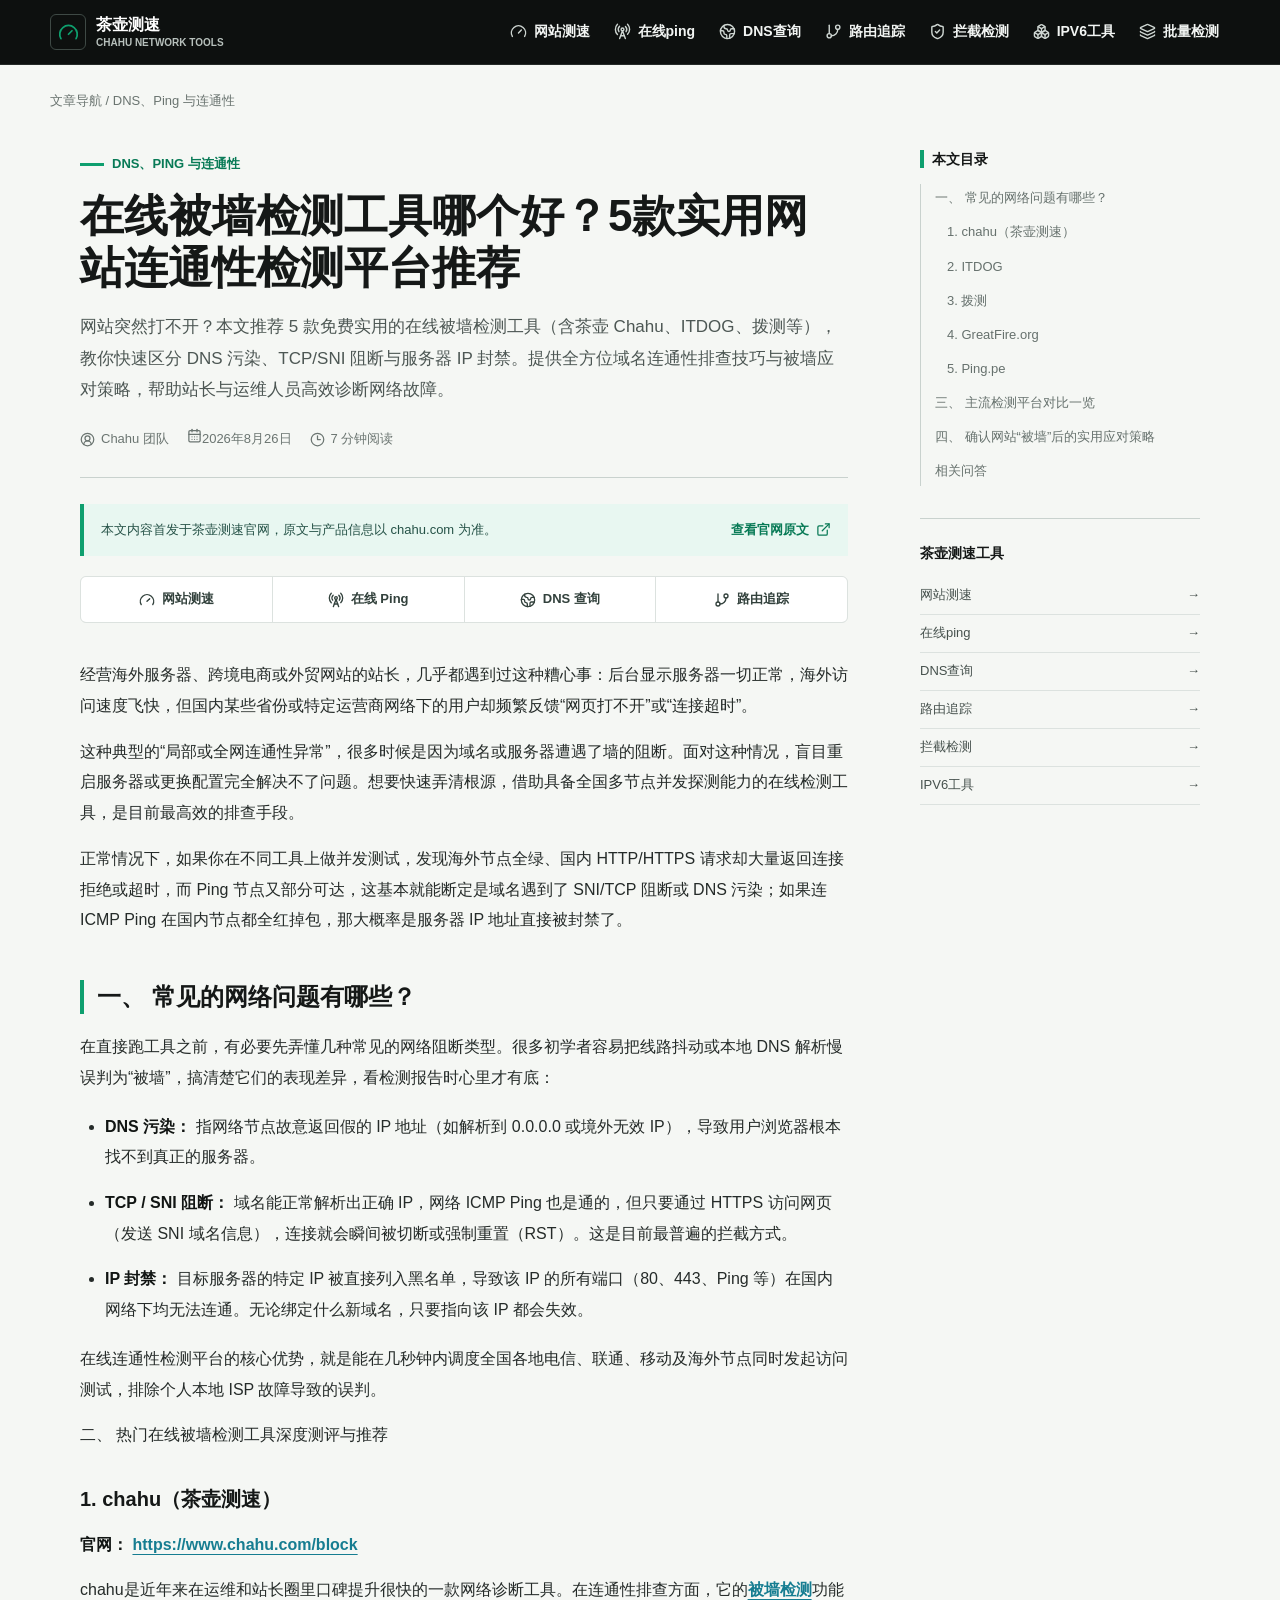
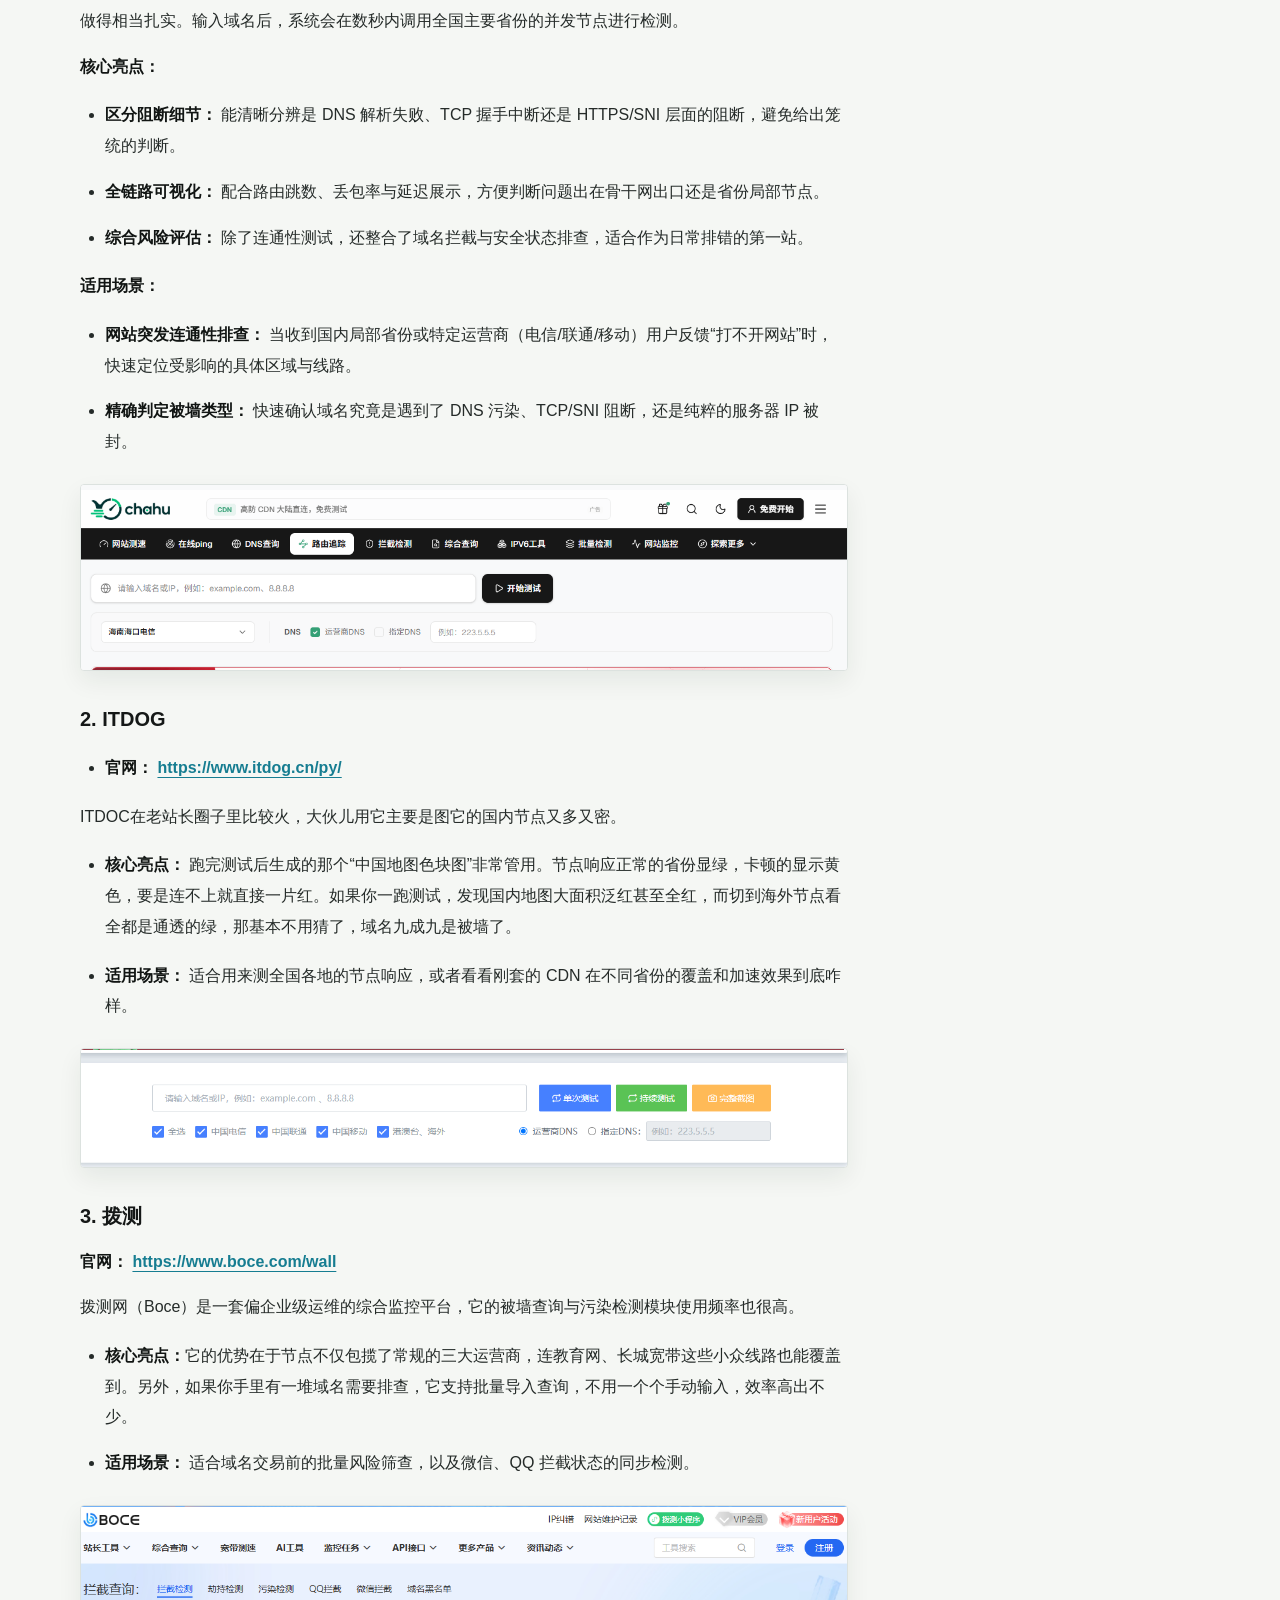
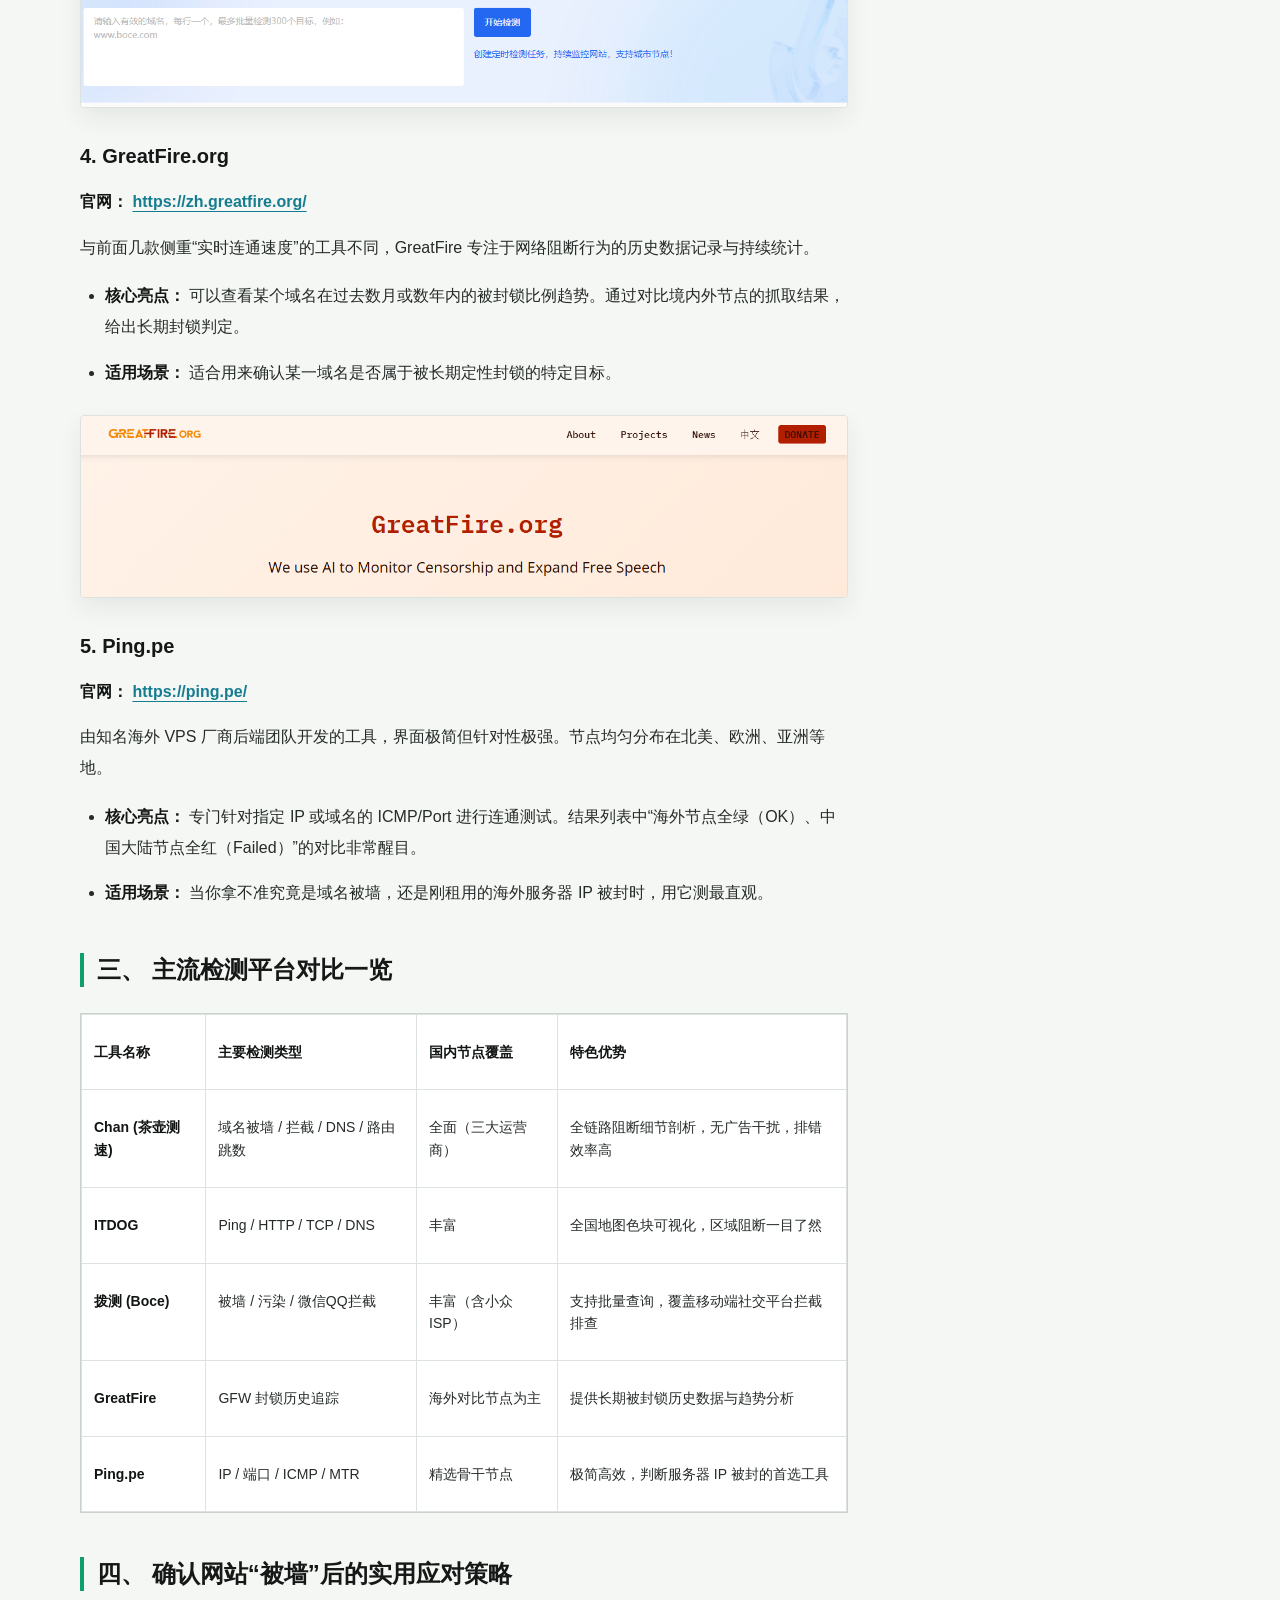
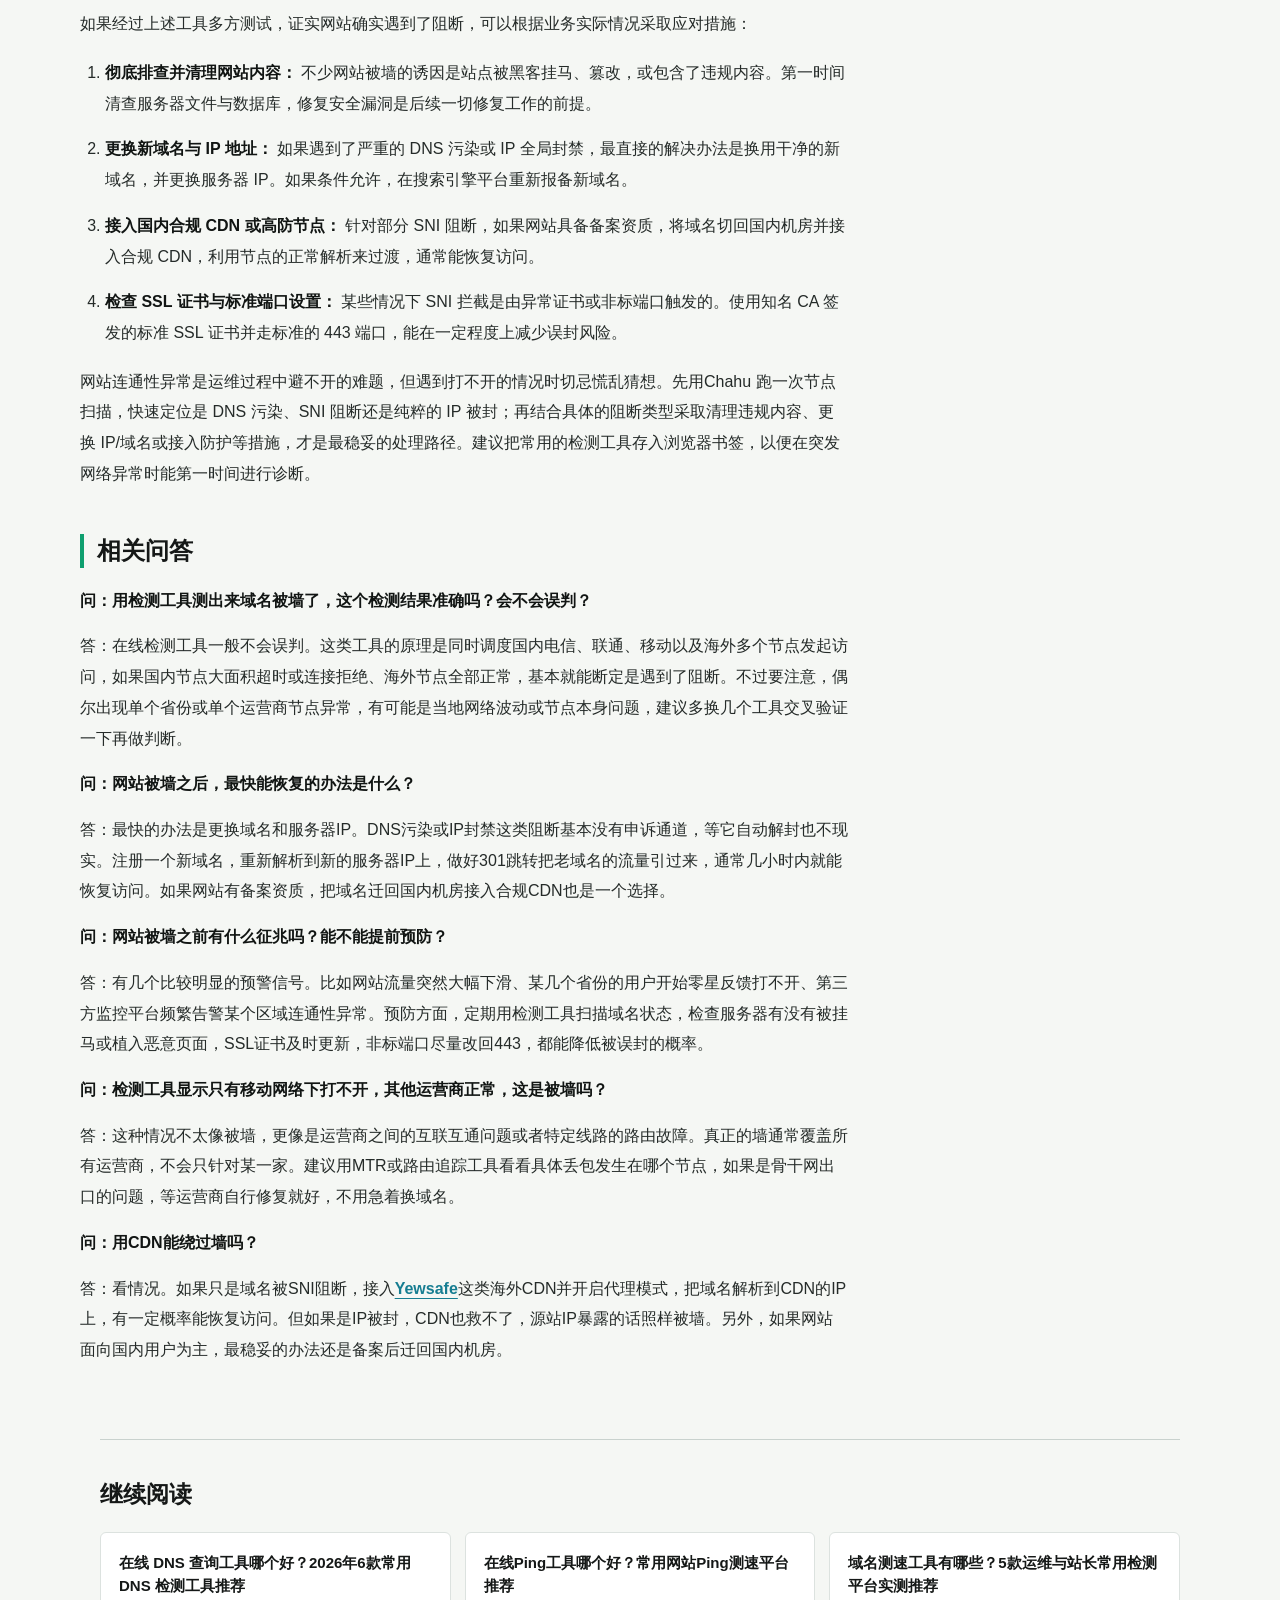
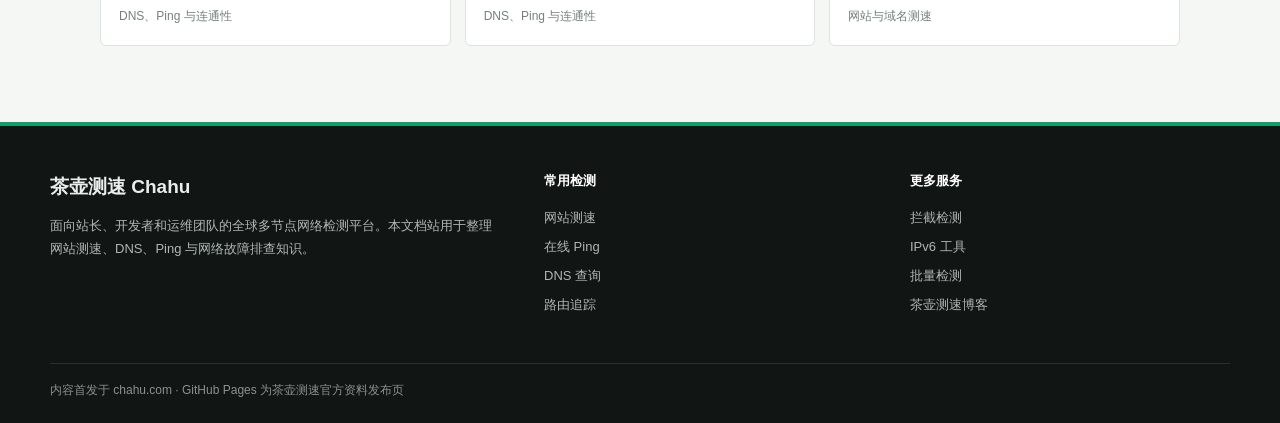
==== best-online-blocked-site-checkers.html @ 321e5746 "Build Chahu article knowledge hub" ====
<!doctype html>
<html lang="zh-CN">
<head>
  <meta charset="utf-8">
  <meta name="viewport" content="width=device-width, initial-scale=1">
  <title>在线被墙检测工具哪个好？5款实用网站连通性检测平台推荐 | 茶壶测速</title>
  <meta name="description" content="网站突然打不开？本文推荐 5 款免费实用的在线被墙检测工具（含茶壶 Chahu、ITDOG、拨测等），教你快速区分 DNS 污染、TCP/SNI 阻断与服务器 IP 封禁。提供全方位域名连通性排查技巧与被墙应对策略，帮助站长与运维人员高效诊断网络故障。">
  <meta name="robots" content="index,follow,max-image-preview:large">
  <meta name="author" content="Chahu 团队">
  <meta name="theme-color" content="#0d100f">
  <link rel="canonical" href="https://www.chahu.com/blog/best-online-blocked-site-checkers">
  <link rel="icon" href="https://www.chahu.com/favicon.ico?v=20260823">
  <meta property="og:locale" content="zh_CN">
  <meta property="og:type" content="article">
  <meta property="og:site_name" content="茶壶测速 Chahu">
  <meta property="og:title" content="在线被墙检测工具哪个好？5款实用网站连通性检测平台推荐 | 茶壶测速">
  <meta property="og:description" content="网站突然打不开？本文推荐 5 款免费实用的在线被墙检测工具（含茶壶 Chahu、ITDOG、拨测等），教你快速区分 DNS 污染、TCP/SNI 阻断与服务器 IP 封禁。提供全方位域名连通性排查技巧与被墙应对策略，帮助站长与运维人员高效诊断网络故障。">
  <meta property="og:url" content="https://chahucesu.github.io/chahu.com/best-online-blocked-site-checkers.html">
  <meta property="og:image" content="https://www.chahu.com/og/chahu-network-testing-v2.png">
  <meta name="twitter:card" content="summary_large_image">
  <meta name="twitter:title" content="在线被墙检测工具哪个好？5款实用网站连通性检测平台推荐 | 茶壶测速">
  <meta name="twitter:description" content="网站突然打不开？本文推荐 5 款免费实用的在线被墙检测工具（含茶壶 Chahu、ITDOG、拨测等），教你快速区分 DNS 污染、TCP/SNI 阻断与服务器 IP 封禁。提供全方位域名连通性排查技巧与被墙应对策略，帮助站长与运维人员高效诊断网络故障。">
  <meta name="twitter:image" content="https://www.chahu.com/og/chahu-network-testing-v2.png">
  <link rel="stylesheet" href="assets/styles.css">
  <script type="application/ld+json">{"@context":"https://schema.org","@type":"Article","headline":"在线被墙检测工具哪个好？5款实用网站连通性检测平台推荐","description":"网站突然打不开？本文推荐 5 款免费实用的在线被墙检测工具（含茶壶 Chahu、ITDOG、拨测等），教你快速区分 DNS 污染、TCP/SNI 阻断与服务器 IP 封禁。提供全方位域名连通性排查技巧与被墙应对策略，帮助站长与运维人员高效诊断网络故障。","datePublished":"2026-08-26T00:00:00.000Z","dateModified":"2026-08-28T03:14:15.000Z","mainEntityOfPage":"https://www.chahu.com/blog/best-online-blocked-site-checkers","image":"https://www.chahu.com/og/chahu-network-testing-v2.png","author":{"@type":"Organization","name":"Chahu 团队","url":"https://www.chahu.com/"},"publisher":{"@type":"Organization","name":"Chahu","url":"https://www.chahu.com/"}}</script>
</head>
<body>

<a class="skip-link" href="#main-content">跳到正文</a>
<div class="reading-progress" data-reading-progress aria-hidden="true"></div>
<header class="site-header">
  <div class="header-inner">
    <a class="brand" href="https://www.chahu.com/" aria-label="茶壶测速官网">
      <span class="brand-mark"><svg class="lucide lucide-gauge" xmlns="http://www.w3.org/2000/svg" width="24" height="24" viewBox="0 0 24 24" fill="none" stroke="currentColor" stroke-width="2" stroke-linecap="round" stroke-linejoin="round" aria-hidden="true"><path d="m12 14 4-4"></path><path d="M3.34 19a10 10 0 1 1 17.32 0"></path></svg></span>
      <span class="brand-name">茶壶测速<small>Chahu Network Tools</small></span>
    </a>
    <button class="nav-toggle" type="button" data-nav-toggle aria-label="打开菜单" aria-expanded="false"><svg class="lucide lucide-menu" xmlns="http://www.w3.org/2000/svg" width="24" height="24" viewBox="0 0 24 24" fill="none" stroke="currentColor" stroke-width="2" stroke-linecap="round" stroke-linejoin="round" aria-hidden="true"><line x1="4" x2="20" y1="12" y2="12"></line><line x1="4" x2="20" y1="6" y2="6"></line><line x1="4" x2="20" y1="18" y2="18"></line></svg></button>
    <nav class="main-nav" data-main-nav aria-label="茶壶测速工具导航"><a href="https://www.chahu.com/"><svg class="lucide lucide-gauge" xmlns="http://www.w3.org/2000/svg" width="24" height="24" viewBox="0 0 24 24" fill="none" stroke="currentColor" stroke-width="2" stroke-linecap="round" stroke-linejoin="round" aria-hidden="true"><path d="m12 14 4-4"></path><path d="M3.34 19a10 10 0 1 1 17.32 0"></path></svg><span>网站测速</span></a><a href="https://www.chahu.com/ping"><svg class="lucide lucide-radio-tower" xmlns="http://www.w3.org/2000/svg" width="24" height="24" viewBox="0 0 24 24" fill="none" stroke="currentColor" stroke-width="2" stroke-linecap="round" stroke-linejoin="round" aria-hidden="true"><path d="M4.9 16.1C1 12.2 1 5.8 4.9 1.9"></path><path d="M7.8 4.7a6.14 6.14 0 0 0-.8 7.5"></path><circle cx="12" cy="9" r="2"></circle><path d="M16.2 4.8c2 2 2.26 5.11.8 7.47"></path><path d="M19.1 1.9a9.96 9.96 0 0 1 0 14.1"></path><path d="M9.5 18h5"></path><path d="m8 22 4-11 4 11"></path></svg><span>在线ping</span></a><a href="https://www.chahu.com/dns"><svg class="lucide lucide-globe-2" xmlns="http://www.w3.org/2000/svg" width="24" height="24" viewBox="0 0 24 24" fill="none" stroke="currentColor" stroke-width="2" stroke-linecap="round" stroke-linejoin="round" aria-hidden="true"><path d="M21.54 15H17a2 2 0 0 0-2 2v4.54"></path><path d="M7 3.34V5a3 3 0 0 0 3 3a2 2 0 0 1 2 2c0 1.1.9 2 2 2a2 2 0 0 0 2-2c0-1.1.9-2 2-2h3.17"></path><path d="M11 21.95V18a2 2 0 0 0-2-2a2 2 0 0 1-2-2v-1a2 2 0 0 0-2-2H2.05"></path><circle cx="12" cy="12" r="10"></circle></svg><span>DNS查询</span></a><a href="https://www.chahu.com/trace"><svg class="lucide lucide-git-branch" xmlns="http://www.w3.org/2000/svg" width="24" height="24" viewBox="0 0 24 24" fill="none" stroke="currentColor" stroke-width="2" stroke-linecap="round" stroke-linejoin="round" aria-hidden="true"><line x1="6" x2="6" y1="3" y2="15"></line><circle cx="18" cy="6" r="3"></circle><circle cx="6" cy="18" r="3"></circle><path d="M18 9a9 9 0 0 1-9 9"></path></svg><span>路由追踪</span></a><a href="https://www.chahu.com/block"><svg class="lucide lucide-shield-check" xmlns="http://www.w3.org/2000/svg" width="24" height="24" viewBox="0 0 24 24" fill="none" stroke="currentColor" stroke-width="2" stroke-linecap="round" stroke-linejoin="round" aria-hidden="true"><path d="M20 13c0 5-3.5 7.5-7.66 8.95a1 1 0 0 1-.67-.01C7.5 20.5 4 18 4 13V6a1 1 0 0 1 1-1c2 0 4.5-1.2 6.24-2.72a1.17 1.17 0 0 1 1.52 0C14.51 3.81 17 5 19 5a1 1 0 0 1 1 1z"></path><path d="m9 12 2 2 4-4"></path></svg><span>拦截检测</span></a><a href="https://www.chahu.com/ipv6"><svg class="lucide lucide-boxes" xmlns="http://www.w3.org/2000/svg" width="24" height="24" viewBox="0 0 24 24" fill="none" stroke="currentColor" stroke-width="2" stroke-linecap="round" stroke-linejoin="round" aria-hidden="true"><path d="M2.97 12.92A2 2 0 0 0 2 14.63v3.24a2 2 0 0 0 .97 1.71l3 1.8a2 2 0 0 0 2.06 0L12 19v-5.5l-5-3-4.03 2.42Z"></path><path d="m7 16.5-4.74-2.85"></path><path d="m7 16.5 5-3"></path><path d="M7 16.5v5.17"></path><path d="M12 13.5V19l3.97 2.38a2 2 0 0 0 2.06 0l3-1.8a2 2 0 0 0 .97-1.71v-3.24a2 2 0 0 0-.97-1.71L17 10.5l-5 3Z"></path><path d="m17 16.5-5-3"></path><path d="m17 16.5 4.74-2.85"></path><path d="M17 16.5v5.17"></path><path d="M7.97 4.42A2 2 0 0 0 7 6.13v4.37l5 3 5-3V6.13a2 2 0 0 0-.97-1.71l-3-1.8a2 2 0 0 0-2.06 0l-3 1.8Z"></path><path d="M12 8 7.26 5.15"></path><path d="m12 8 4.74-2.85"></path><path d="M12 13.5V8"></path></svg><span>IPV6工具</span></a><a href="https://www.chahu.com/batch"><svg class="lucide lucide-layers-3" xmlns="http://www.w3.org/2000/svg" width="24" height="24" viewBox="0 0 24 24" fill="none" stroke="currentColor" stroke-width="2" stroke-linecap="round" stroke-linejoin="round" aria-hidden="true"><path d="M12.83 2.18a2 2 0 0 0-1.66 0L2.6 6.08a1 1 0 0 0 0 1.83l8.58 3.91a2 2 0 0 0 1.66 0l8.58-3.9a1 1 0 0 0 0-1.83z"></path><path d="M2 12a1 1 0 0 0 .58.91l8.6 3.91a2 2 0 0 0 1.65 0l8.58-3.9A1 1 0 0 0 22 12"></path><path d="M2 17a1 1 0 0 0 .58.91l8.6 3.91a2 2 0 0 0 1.65 0l8.58-3.9A1 1 0 0 0 22 17"></path></svg><span>批量检测</span></a></nav>
  </div>
</header>
<nav class="breadcrumb" aria-label="面包屑"><a href="index.html">文章导航</a> / <span>DNS、Ping 与连通性</span></nav>
<main id="main-content" class="article-layout">
  <article class="article-main">
    <header class="article-header">
      <p class="eyebrow">DNS、Ping 与连通性</p>
      <h1>在线被墙检测工具哪个好？5款实用网站连通性检测平台推荐</h1>
      <p class="article-lead">网站突然打不开？本文推荐 5 款免费实用的在线被墙检测工具（含茶壶 Chahu、ITDOG、拨测等），教你快速区分 DNS 污染、TCP/SNI 阻断与服务器 IP 封禁。提供全方位域名连通性排查技巧与被墙应对策略，帮助站长与运维人员高效诊断网络故障。</p>
      <div class="article-meta">
        <span><svg class="lucide lucide-circle-user-round" xmlns="http://www.w3.org/2000/svg" width="24" height="24" viewBox="0 0 24 24" fill="none" stroke="currentColor" stroke-width="2" stroke-linecap="round" stroke-linejoin="round" aria-hidden="true"><path d="M18 20a6 6 0 0 0-12 0"></path><circle cx="12" cy="10" r="4"></circle><circle cx="12" cy="12" r="10"></circle></svg>Chahu 团队</span>
        <time datetime="2026-08-26"><svg class="lucide lucide-calendar-days" xmlns="http://www.w3.org/2000/svg" width="24" height="24" viewBox="0 0 24 24" fill="none" stroke="currentColor" stroke-width="2" stroke-linecap="round" stroke-linejoin="round" aria-hidden="true"><path d="M8 2v4"></path><path d="M16 2v4"></path><rect width="18" height="18" x="3" y="4" rx="2"></rect><path d="M3 10h18"></path><path d="M8 14h.01"></path><path d="M12 14h.01"></path><path d="M16 14h.01"></path><path d="M8 18h.01"></path><path d="M12 18h.01"></path><path d="M16 18h.01"></path></svg>2026年8月26日</time>
        <span><svg class="lucide lucide-clock-3" xmlns="http://www.w3.org/2000/svg" width="24" height="24" viewBox="0 0 24 24" fill="none" stroke="currentColor" stroke-width="2" stroke-linecap="round" stroke-linejoin="round" aria-hidden="true"><circle cx="12" cy="12" r="10"></circle><polyline points="12 6 12 12 16.5 12"></polyline></svg>7 分钟阅读</span>
      </div>
    </header>
    <div class="source-strip">
      <p>本文内容首发于茶壶测速官网，原文与产品信息以 chahu.com 为准。</p>
      <a href="https://www.chahu.com/blog/best-online-blocked-site-checkers">查看官网原文<svg class="lucide lucide-external-link" xmlns="http://www.w3.org/2000/svg" width="24" height="24" viewBox="0 0 24 24" fill="none" stroke="currentColor" stroke-width="2" stroke-linecap="round" stroke-linejoin="round" aria-hidden="true"><path d="M15 3h6v6"></path><path d="M10 14 21 3"></path><path d="M18 13v6a2 2 0 0 1-2 2H5a2 2 0 0 1-2-2V8a2 2 0 0 1 2-2h6"></path></svg></a>
    </div>
    <nav class="article-tool-links" aria-label="常用网络检测工具"><a href="https://www.chahu.com/"><svg class="lucide lucide-gauge" xmlns="http://www.w3.org/2000/svg" width="24" height="24" viewBox="0 0 24 24" fill="none" stroke="currentColor" stroke-width="2" stroke-linecap="round" stroke-linejoin="round" aria-hidden="true"><path d="m12 14 4-4"></path><path d="M3.34 19a10 10 0 1 1 17.32 0"></path></svg><span>网站测速</span></a><a href="https://www.chahu.com/ping"><svg class="lucide lucide-radio-tower" xmlns="http://www.w3.org/2000/svg" width="24" height="24" viewBox="0 0 24 24" fill="none" stroke="currentColor" stroke-width="2" stroke-linecap="round" stroke-linejoin="round" aria-hidden="true"><path d="M4.9 16.1C1 12.2 1 5.8 4.9 1.9"></path><path d="M7.8 4.7a6.14 6.14 0 0 0-.8 7.5"></path><circle cx="12" cy="9" r="2"></circle><path d="M16.2 4.8c2 2 2.26 5.11.8 7.47"></path><path d="M19.1 1.9a9.96 9.96 0 0 1 0 14.1"></path><path d="M9.5 18h5"></path><path d="m8 22 4-11 4 11"></path></svg><span>在线 Ping</span></a><a href="https://www.chahu.com/dns"><svg class="lucide lucide-globe-2" xmlns="http://www.w3.org/2000/svg" width="24" height="24" viewBox="0 0 24 24" fill="none" stroke="currentColor" stroke-width="2" stroke-linecap="round" stroke-linejoin="round" aria-hidden="true"><path d="M21.54 15H17a2 2 0 0 0-2 2v4.54"></path><path d="M7 3.34V5a3 3 0 0 0 3 3a2 2 0 0 1 2 2c0 1.1.9 2 2 2a2 2 0 0 0 2-2c0-1.1.9-2 2-2h3.17"></path><path d="M11 21.95V18a2 2 0 0 0-2-2a2 2 0 0 1-2-2v-1a2 2 0 0 0-2-2H2.05"></path><circle cx="12" cy="12" r="10"></circle></svg><span>DNS 查询</span></a><a href="https://www.chahu.com/trace"><svg class="lucide lucide-git-branch" xmlns="http://www.w3.org/2000/svg" width="24" height="24" viewBox="0 0 24 24" fill="none" stroke="currentColor" stroke-width="2" stroke-linecap="round" stroke-linejoin="round" aria-hidden="true"><line x1="6" x2="6" y1="3" y2="15"></line><circle cx="18" cy="6" r="3"></circle><circle cx="6" cy="18" r="3"></circle><path d="M18 9a9 9 0 0 1-9 9"></path></svg><span>路由追踪</span></a></nav>
    <div class="article-body"><p>经营海外服务器、跨境电商或外贸网站的站长，几乎都遇到过这种糟心事：后台显示服务器一切正常，海外访问速度飞快，但国内某些省份或特定运营商网络下的用户却频繁反馈“网页打不开”或“连接超时”。</p><p>这种典型的“局部或全网连通性异常”，很多时候是因为域名或服务器遭遇了墙的阻断。面对这种情况，盲目重启服务器或更换配置完全解决不了问题。想要快速弄清根源，借助具备全国多节点并发探测能力的在线检测工具，是目前最高效的排查手段。</p><p>正常情况下，如果你在不同工具上做并发测试，发现海外节点全绿、国内 HTTP/HTTPS 请求却大量返回连接拒绝或超时，而 Ping 节点又部分可达，这基本就能断定是域名遇到了 SNI/TCP 阻断或 DNS 污染；如果连 ICMP Ping 在国内节点都全红掉包，那大概率是服务器 IP 地址直接被封禁了。</p><h2 id="section-1">一、 常见的网络问题有哪些？</h2><p>在直接跑工具之前，有必要先弄懂几种常见的网络阻断类型。很多初学者容易把线路抖动或本地 DNS 解析慢误判为“被墙”，搞清楚它们的表现差异，看检测报告时心里才有底：</p><ul><li><p><strong>DNS 污染：</strong> 指网络节点故意返回假的 IP 地址（如解析到 0.0.0.0 或境外无效 IP），导致用户浏览器根本找不到真正的服务器。</p></li><li><p><strong>TCP / SNI 阻断：</strong> 域名能正常解析出正确 IP，网络 ICMP Ping 也是通的，但只要通过 HTTPS 访问网页（发送 SNI 域名信息），连接就会瞬间被切断或强制重置（RST）。这是目前最普遍的拦截方式。</p></li><li><p><strong>IP 封禁：</strong> 目标服务器的特定 IP 被直接列入黑名单，导致该 IP 的所有端口（80、443、Ping 等）在国内网络下均无法连通。无论绑定什么新域名，只要指向该 IP 都会失效。</p></li></ul><p>在线连通性检测平台的核心优势，就是能在几秒钟内调度全国各地电信、联通、移动及海外节点同时发起访问测试，排除个人本地 ISP 故障导致的误判。</p><p>二、 热门在线被墙检测工具深度测评与推荐</p><h3 id="1-chahu">1. chahu（茶壶测速）</h3><p><strong>官网：</strong> <a href="https://www.chahu.com/block">https://www.chahu.com/block</a></p><p>chahu是近年来在运维和站长圈里口碑提升很快的一款网络诊断工具。在连通性排查方面，它的<a href="https://www.chahu.com/block">被墙检测</a>功能做得相当扎实。输入域名后，系统会在数秒内调用全国主要省份的并发节点进行检测。</p><p><strong>核心亮点：</strong></p><ul><li><p><strong>区分阻断细节：</strong> 能清晰分辨是 DNS 解析失败、TCP 握手中断还是 HTTPS/SNI 层面的阻断，避免给出笼统的判断。</p></li><li><p><strong>全链路可视化：</strong> 配合路由跳数、丢包率与延迟展示，方便判断问题出在骨干网出口还是省份局部节点。</p></li><li><p><strong>综合风险评估：</strong> 除了连通性测试，还整合了域名拦截与安全状态排查，适合作为日常排错的第一站。</p></li></ul><p><strong>适用场景：</strong></p><ul><li><p><strong>网站突发连通性排查：</strong> 当收到国内局部省份或特定运营商（电信/联通/移动）用户反馈“打不开网站”时，快速定位受影响的具体区域与线路。</p></li><li><p><strong>精确判定被墙类型：</strong> 快速确认域名究竟是遇到了 DNS 污染、TCP/SNI 阻断，还是纯粹的服务器 IP 被封。</p></li></ul><img src="assets/articles/best-online-blocked-site-checkers/image-01.png" alt="ScreenShot_2026-08-26_123404_011.png" loading="lazy" decoding="async"><p></p><h3 id="2-itdog">2. ITDOG</h3><ul><li><p><strong>官网：</strong> <a href="https://www.itdog.cn/py/">https://www.itdog.cn/py/</a></p></li></ul><p>ITDOC在老站长圈子里比较火，大伙儿用它主要是图它的国内节点又多又密。</p><ul><li><p><strong>核心亮点：</strong> 跑完测试后生成的那个“中国地图色块图”非常管用。节点响应正常的省份显绿，卡顿的显示黄色，要是连不上就直接一片红。如果你一跑测试，发现国内地图大面积泛红甚至全红，而切到海外节点看全都是通透的绿，那基本不用猜了，域名九成九是被墙了。</p></li></ul><ul><li><p><strong>适用场景：</strong> 适合用来测全国各地的节点响应，或者看看刚套的 CDN 在不同省份的覆盖和加速效果到底咋样。</p></li></ul><img src="assets/articles/best-online-blocked-site-checkers/image-02.png" alt="ScreenShot_2026-08-26_123640_761.png" loading="lazy" decoding="async"><h3 id="3">3. 拨测</h3><p><strong>官网：</strong> <a href="https://www.boce.com/wall">https://www.boce.com/wall</a></p><p>拨测网（Boce）是一套偏企业级运维的综合监控平台，它的被墙查询与污染检测模块使用频率也很高。</p><ul><li><p><strong>核心亮点：</strong>它的优势在于节点不仅包揽了常规的三大运营商，连教育网、长城宽带这些小众线路也能覆盖到。另外，如果你手里有一堆域名需要排查，它支持批量导入查询，不用一个个手动输入，效率高出不少。</p></li><li><p><strong>适用场景：</strong> 适合域名交易前的批量风险筛查，以及微信、QQ 拦截状态的同步检测。</p></li></ul><img src="assets/articles/best-online-blocked-site-checkers/image-03.png" alt="ScreenShot_2026-08-26_123650_842.png" loading="lazy" decoding="async"><h3 id="4-greatfire-org">4. GreatFire.org</h3><p><strong>官网：</strong> <a href="https://zh.greatfire.org/">https://zh.greatfire.org/</a></p><p>与前面几款侧重“实时连通速度”的工具不同，GreatFire 专注于网络阻断行为的历史数据记录与持续统计。</p><ul><li><p><strong>核心亮点：</strong> 可以查看某个域名在过去数月或数年内的被封锁比例趋势。通过对比境内外节点的抓取结果，给出长期封锁判定。</p></li><li><p><strong>适用场景：</strong> 适合用来确认某一域名是否属于被长期定性封锁的特定目标。</p></li></ul><img src="assets/articles/best-online-blocked-site-checkers/image-04.png" alt="ScreenShot_2026-08-26_123717_899.png" loading="lazy" decoding="async"><h3 id="5-ping-pe">5. Ping.pe</h3><p><strong>官网：</strong> <a href="https://ping.pe/">https://ping.pe/</a></p><p>由知名海外 VPS 厂商后端团队开发的工具，界面极简但针对性极强。节点均匀分布在北美、欧洲、亚洲等地。</p><ul><li><p><strong>核心亮点：</strong> 专门针对指定 IP 或域名的 ICMP/Port 进行连通测试。结果列表中“海外节点全绿（OK）、中国大陆节点全红（Failed）”的对比非常醒目。</p></li><li><p><strong>适用场景：</strong> 当你拿不准究竟是域名被墙，还是刚租用的海外服务器 IP 被封时，用它测最直观。</p></li></ul><h2 id="section-7">三、 主流检测平台对比一览</h2><div class="table-scroll"><table><tbody><tr><td colspan="1" rowspan="1"><p><strong>工具名称</strong></p></td><td colspan="1" rowspan="1"><p><strong>主要检测类型</strong></p></td><td colspan="1" rowspan="1"><p><strong>国内节点覆盖</strong></p></td><td colspan="1" rowspan="1"><p><strong>特色优势</strong></p></td></tr><tr><td colspan="1" rowspan="1"><p><strong>Chan (茶壶测速)</strong></p></td><td colspan="1" rowspan="1"><p>域名被墙 / 拦截 / DNS / 路由跳数</p><p></p></td><td colspan="1" rowspan="1"><p>全面（三大运营商）</p><p></p></td><td colspan="1" rowspan="1"><p>全链路阻断细节剖析，无广告干扰，排错效率高</p><p></p></td></tr><tr><td colspan="1" rowspan="1"><p><strong>ITDOG</strong></p></td><td colspan="1" rowspan="1"><p>Ping / HTTP / TCP / DNS</p><p></p></td><td colspan="1" rowspan="1"><p>丰富</p><p></p></td><td colspan="1" rowspan="1"><p>全国地图色块可视化，区域阻断一目了然</p><p></p></td></tr><tr><td colspan="1" rowspan="1"><p><strong>拨测 (Boce)</strong></p></td><td colspan="1" rowspan="1"><p>被墙 / 污染 / 微信QQ拦截</p><p></p></td><td colspan="1" rowspan="1"><p>丰富（含小众ISP）</p><p></p></td><td colspan="1" rowspan="1"><p>支持批量查询，覆盖移动端社交平台拦截排查</p><p></p></td></tr><tr><td colspan="1" rowspan="1"><p><strong>GreatFire</strong></p></td><td colspan="1" rowspan="1"><p>GFW 封锁历史追踪</p><p></p></td><td colspan="1" rowspan="1"><p>海外对比节点为主</p><p></p></td><td colspan="1" rowspan="1"><p>提供长期被封锁历史数据与趋势分析</p><p></p></td></tr><tr><td colspan="1" rowspan="1"><p><strong>Ping.pe</strong></p></td><td colspan="1" rowspan="1"><p>IP / 端口 / ICMP / MTR</p><p></p></td><td colspan="1" rowspan="1"><p>精选骨干节点</p><p></p></td><td colspan="1" rowspan="1"><p>极简高效，判断服务器 IP 被封的首选工具</p></td></tr></tbody></table></div><h2 id="section-8">四、 确认网站“被墙”后的实用应对策略</h2><p>如果经过上述工具多方测试，证实网站确实遇到了阻断，可以根据业务实际情况采取应对措施：</p><ol><li><p><strong>彻底排查并清理网站内容：</strong> 不少网站被墙的诱因是站点被黑客挂马、篡改，或包含了违规内容。第一时间清查服务器文件与数据库，修复安全漏洞是后续一切修复工作的前提。</p></li><li><p><strong>更换新域名与 IP 地址：</strong> 如果遇到了严重的 DNS 污染或 IP 全局封禁，最直接的解决办法是换用干净的新域名，并更换服务器 IP。如果条件允许，在搜索引擎平台重新报备新域名。</p></li><li><p><strong>接入国内合规 CDN 或高防节点：</strong> 针对部分 SNI 阻断，如果网站具备备案资质，将域名切回国内机房并接入合规 CDN，利用节点的正常解析来过渡，通常能恢复访问。</p></li><li><p><strong>检查 SSL 证书与标准端口设置：</strong> 某些情况下 SNI 拦截是由异常证书或非标端口触发的。使用知名 CA 签发的标准 SSL 证书并走标准的 443 端口，能在一定程度上减少误封风险。</p></li></ol><p>网站连通性异常是运维过程中避不开的难题，但遇到打不开的情况时切忌慌乱猜想。先用Chahu 跑一次节点扫描，快速定位是 DNS 污染、SNI 阻断还是纯粹的 IP 被封；再结合具体的阻断类型采取清理违规内容、更换 IP/域名或接入防护等措施，才是最稳妥的处理路径。建议把常用的检测工具存入浏览器书签，以便在突发网络异常时能第一时间进行诊断。</p><h2 id="section-9">相关问答</h2><p><strong>问：用检测工具测出来域名被墙了，这个检测结果准确吗？会不会误判？</strong></p><p>答：在线检测工具一般不会误判。这类工具的原理是同时调度国内电信、联通、移动以及海外多个节点发起访问，如果国内节点大面积超时或连接拒绝、海外节点全部正常，基本就能断定是遇到了阻断。不过要注意，偶尔出现单个省份或单个运营商节点异常，有可能是当地网络波动或节点本身问题，建议多换几个工具交叉验证一下再做判断。</p><p><strong>问：网站被墙之后，最快能恢复的办法是什么？</strong></p><p>答：最快的办法是更换域名和服务器IP。DNS污染或IP封禁这类阻断基本没有申诉通道，等它自动解封也不现实。注册一个新域名，重新解析到新的服务器IP上，做好301跳转把老域名的流量引过来，通常几小时内就能恢复访问。如果网站有备案资质，把域名迁回国内机房接入合规CDN也是一个选择。</p><p><strong>问：网站被墙之前有什么征兆吗？能不能提前预防？</strong></p><p>答：有几个比较明显的预警信号。比如网站流量突然大幅下滑、某几个省份的用户开始零星反馈打不开、第三方监控平台频繁告警某个区域连通性异常。预防方面，定期用检测工具扫描域名状态，检查服务器有没有被挂马或植入恶意页面，SSL证书及时更新，非标端口尽量改回443，都能降低被误封的概率。</p><p><strong>问：检测工具显示只有移动网络下打不开，其他运营商正常，这是被墙吗？</strong></p><p>答：这种情况不太像被墙，更像是运营商之间的互联互通问题或者特定线路的路由故障。真正的墙通常覆盖所有运营商，不会只针对某一家。建议用MTR或路由追踪工具看看具体丢包发生在哪个节点，如果是骨干网出口的问题，等运营商自行修复就好，不用急着换域名。</p><p><strong>问：用CDN能绕过墙吗？</strong></p><p>答：看情况。如果只是域名被SNI阻断，接入<a href="https://www.yewsafe.com/zh">Yewsafe</a>这类海外CDN并开启代理模式，把域名解析到CDN的IP上，有一定概率能恢复访问。但如果是IP被封，CDN也救不了，源站IP暴露的话照样被墙。另外，如果网站面向国内用户为主，最稳妥的办法还是备案后迁回国内机房。​</p></div>
  </article>
  <aside class="article-aside">
    <h2 class="toc-title">本文目录</h2>
    <ol class="toc"><li><a href="#section-1" data-level="2">一、 常见的网络问题有哪些？</a></li><li><a href="#1-chahu" data-level="3">1. chahu（茶壶测速）</a></li><li><a href="#2-itdog" data-level="3">2. ITDOG</a></li><li><a href="#3" data-level="3">3. 拨测</a></li><li><a href="#4-greatfire-org" data-level="3">4. GreatFire.org</a></li><li><a href="#5-ping-pe" data-level="3">5. Ping.pe</a></li><li><a href="#section-7" data-level="2">三、 主流检测平台对比一览</a></li><li><a href="#section-8" data-level="2">四、 确认网站“被墙”后的实用应对策略</a></li><li><a href="#section-9" data-level="2">相关问答</a></li></ol>
    <div class="aside-tools">
      <h2>茶壶测速工具</h2>
      <a href="https://www.chahu.com/"><span>网站测速</span><span>→</span></a><a href="https://www.chahu.com/ping"><span>在线ping</span><span>→</span></a><a href="https://www.chahu.com/dns"><span>DNS查询</span><span>→</span></a><a href="https://www.chahu.com/trace"><span>路由追踪</span><span>→</span></a><a href="https://www.chahu.com/block"><span>拦截检测</span><span>→</span></a><a href="https://www.chahu.com/ipv6"><span>IPV6工具</span><span>→</span></a>
    </div>
  </aside>
</main>
<section class="related">
  <h2>继续阅读</h2>
  <div class="related-grid"><a class="related-card" href="dns-lookup-tools-comparison.html"><strong>在线 DNS 查询工具哪个好？2026年6款常用 DNS 检测工具推荐</strong><span>DNS、Ping 与连通性</span></a><a class="related-card" href="best-online-ping-tools.html"><strong>在线Ping工具哪个好？常用网站Ping测速平台推荐</strong><span>DNS、Ping 与连通性</span></a><a class="related-card" href="domain-speed-test-tools.html"><strong>域名测速工具有哪些？5款运维与站长常用检测平台实测推荐</strong><span>网站与域名测速</span></a></div>
</section>

<footer class="site-footer">
  <div class="footer-inner">
    <div>
      <p class="footer-brand">茶壶测速 Chahu</p>
      <p class="footer-copy">面向站长、开发者和运维团队的全球多节点网络检测平台。本文档站用于整理网站测速、DNS、Ping 与网络故障排查知识。</p>
    </div>
    <div class="footer-group">
      <h2>常用检测</h2>
      <a href="https://www.chahu.com/">网站测速</a>
      <a href="https://www.chahu.com/ping">在线 Ping</a>
      <a href="https://www.chahu.com/dns">DNS 查询</a>
      <a href="https://www.chahu.com/trace">路由追踪</a>
    </div>
    <div class="footer-group">
      <h2>更多服务</h2>
      <a href="https://www.chahu.com/block">拦截检测</a>
      <a href="https://www.chahu.com/ipv6">IPv6 工具</a>
      <a href="https://www.chahu.com/batch">批量检测</a>
      <a href="https://www.chahu.com/blog">茶壶测速博客</a>
    </div>
  </div>
  <div class="footer-bottom">内容首发于 chahu.com · GitHub Pages 为茶壶测速官方资料发布页</div>
</footer>
<button class="back-top" type="button" data-back-top aria-label="返回顶部"><svg class="lucide lucide-arrow-up" xmlns="http://www.w3.org/2000/svg" width="24" height="24" viewBox="0 0 24 24" fill="none" stroke="currentColor" stroke-width="2" stroke-linecap="round" stroke-linejoin="round" aria-hidden="true"><path d="m5 12 7-7 7 7"></path><path d="M12 19V5"></path></svg></button>
<script defer src="assets/site.js"></script>
</body>
</html>
---- assets/styles.css ----
:root {
  --ink: #151817;
  --ink-soft: #4d5754;
  --paper: #f5f7f4;
  --surface: #ffffff;
  --line: #dce2df;
  --line-strong: #c9d2ce;
  --brand: #0e9f6e;
  --brand-dark: #087a56;
  --brand-soft: #e8f7f1;
  --cyan: #167d91;
  --amber: #b76c17;
  --header: #0d100f;
  --header-muted: #b7c0bc;
  --shadow: 0 14px 34px rgba(15, 31, 25, 0.08);
  --content: 1180px;
  color-scheme: light;
}

* {
  box-sizing: border-box;
}

html {
  scroll-behavior: smooth;
  scroll-padding-top: 88px;
}

body {
  margin: 0;
  background: var(--paper);
  color: var(--ink);
  font-family: "Segoe UI", "Microsoft YaHei", "PingFang SC", Arial, sans-serif;
  font-size: 16px;
  line-height: 1.75;
  letter-spacing: 0;
  text-rendering: optimizeLegibility;
}

body.nav-open {
  overflow: hidden;
}

img {
  display: block;
  max-width: 100%;
}

a {
  color: inherit;
  text-decoration: none;
}

button,
input,
select,
textarea {
  font: inherit;
  letter-spacing: 0;
}

.skip-link {
  position: fixed;
  top: 8px;
  left: 8px;
  z-index: 100;
  padding: 8px 12px;
  background: var(--surface);
  color: var(--ink);
  transform: translateY(-150%);
}

.skip-link:focus {
  transform: translateY(0);
}

.reading-progress {
  position: fixed;
  inset: 0 auto auto 0;
  z-index: 80;
  width: 0;
  height: 3px;
  background: var(--brand);
}

.site-header {
  position: sticky;
  top: 0;
  z-index: 70;
  background: var(--header);
  border-bottom: 1px solid #252a28;
}

.header-inner {
  display: flex;
  align-items: center;
  gap: 24px;
  width: min(var(--content), calc(100% - 32px));
  min-height: 64px;
  margin: 0 auto;
}

.brand {
  display: inline-flex;
  flex: 0 0 auto;
  align-items: center;
  gap: 10px;
  color: #ffffff;
  font-weight: 800;
  white-space: nowrap;
}

.brand-mark {
  display: grid;
  width: 36px;
  height: 36px;
  place-items: center;
  color: var(--brand);
  border: 1px solid #3e4945;
  border-radius: 6px;
}

.brand-mark svg {
  width: 21px;
  height: 21px;
}

.brand-name {
  display: flex;
  flex-direction: column;
  line-height: 1.12;
}

.brand-name small {
  margin-top: 3px;
  color: var(--header-muted);
  font-size: 10px;
  font-weight: 600;
  text-transform: uppercase;
}

.main-nav {
  display: flex;
  flex: 1 1 auto;
  align-items: center;
  justify-content: flex-end;
  gap: 2px;
  min-width: 0;
}

.main-nav a {
  display: inline-flex;
  align-items: center;
  gap: 7px;
  min-height: 42px;
  padding: 0 11px;
  color: #f2f5f3;
  font-size: 14px;
  font-weight: 650;
  white-space: nowrap;
  border-bottom: 2px solid transparent;
}

.main-nav a:hover,
.main-nav a:focus-visible {
  color: #ffffff;
  border-bottom-color: var(--brand);
}

.main-nav svg {
  width: 17px;
  height: 17px;
  color: #ced6d2;
}

.nav-toggle {
  display: none;
  width: 40px;
  height: 40px;
  margin-left: auto;
  padding: 0;
  place-items: center;
  background: transparent;
  color: #ffffff;
  border: 1px solid #39413e;
  border-radius: 6px;
  cursor: pointer;
}

.nav-toggle svg {
  width: 21px;
  height: 21px;
}

.catalog-head {
  background: var(--surface);
  border-bottom: 1px solid var(--line);
}

.catalog-head-inner {
  width: min(1080px, calc(100% - 32px));
  margin: 0 auto;
  padding: 54px 0 34px;
}

.eyebrow {
  display: inline-flex;
  align-items: center;
  gap: 8px;
  margin: 0 0 14px;
  color: var(--brand-dark);
  font-size: 13px;
  font-weight: 800;
  text-transform: uppercase;
}

.eyebrow::before {
  width: 24px;
  height: 3px;
  content: "";
  background: var(--brand);
}

.catalog-head h1,
.article-header h1 {
  margin: 0;
  max-width: 920px;
  color: var(--ink);
  font-size: 54px;
  line-height: 1.18;
  letter-spacing: 0;
}

.catalog-head p {
  max-width: 800px;
  margin: 20px 0 0;
  color: var(--ink-soft);
  font-size: 17px;
  line-height: 1.85;
}

.catalog-meta {
  display: flex;
  flex-wrap: wrap;
  gap: 22px;
  margin-top: 26px;
  color: var(--ink-soft);
  font-size: 13px;
  font-weight: 650;
}

.catalog-meta span {
  display: inline-flex;
  align-items: center;
  gap: 7px;
}

.catalog-meta svg {
  width: 16px;
  height: 16px;
  color: var(--brand-dark);
}

.brand-visual {
  width: min(1080px, calc(100% - 32px));
  margin: 32px auto 0;
  overflow: hidden;
  background: var(--surface);
  border: 1px solid var(--line);
  border-radius: 6px;
  box-shadow: var(--shadow);
}

.brand-visual img {
  width: 100%;
  max-height: 410px;
  object-fit: cover;
}

.catalog-main {
  width: min(1080px, calc(100% - 32px));
  margin: 0 auto;
  padding: 54px 0 76px;
}

.catalog-section + .catalog-section {
  margin-top: 58px;
}

.section-heading {
  display: flex;
  align-items: end;
  justify-content: space-between;
  gap: 20px;
  margin-bottom: 20px;
  padding-bottom: 12px;
  border-bottom: 1px solid var(--line-strong);
}

.section-heading h2 {
  margin: 0;
  font-size: 24px;
  line-height: 1.35;
}

.section-heading p {
  margin: 0;
  color: var(--ink-soft);
  font-size: 13px;
}

.article-grid {
  display: grid;
  grid-template-columns: repeat(3, minmax(0, 1fr));
  gap: 14px;
}

.article-card {
  position: relative;
  display: flex;
  min-width: 0;
  min-height: 235px;
  flex-direction: column;
  padding: 22px;
  background: var(--surface);
  border: 1px solid var(--line);
  border-radius: 6px;
  transition: border-color 160ms ease, box-shadow 160ms ease, transform 160ms ease;
}

.article-card:hover,
.article-card:focus-visible {
  border-color: rgba(14, 159, 110, 0.62);
  box-shadow: var(--shadow);
  transform: translateY(-3px);
}

.article-card-top {
  display: flex;
  align-items: center;
  justify-content: space-between;
  color: var(--brand-dark);
}

.article-card-top svg {
  width: 21px;
  height: 21px;
}

.article-number {
  color: #89938f;
  font-size: 12px;
  font-weight: 800;
}

.article-card h3 {
  margin: 20px 0 10px;
  font-size: 18px;
  line-height: 1.52;
}

.article-card p {
  display: -webkit-box;
  margin: 0;
  overflow: hidden;
  color: var(--ink-soft);
  font-size: 14px;
  line-height: 1.75;
  -webkit-box-orient: vertical;
  -webkit-line-clamp: 3;
}

.article-card-footer {
  display: flex;
  align-items: center;
  justify-content: space-between;
  gap: 12px;
  margin-top: auto;
  padding-top: 18px;
  color: #78827e;
  font-size: 12px;
}

.article-card-footer strong {
  color: var(--brand-dark);
  font-weight: 750;
}

.editorial-band {
  margin: 58px 0;
  padding: 34px;
  background: #123c35;
  color: #ffffff;
  border-left: 6px solid var(--brand);
}

.editorial-band h2 {
  margin: 0;
  font-size: 25px;
}

.editorial-band p {
  max-width: 820px;
  margin: 12px 0 0;
  color: #d5e5df;
}

.editorial-actions {
  display: flex;
  flex-wrap: wrap;
  gap: 10px;
  margin-top: 22px;
}

.command-link {
  display: inline-flex;
  align-items: center;
  gap: 8px;
  min-height: 42px;
  padding: 0 16px;
  background: var(--brand);
  color: #071e17;
  font-weight: 800;
  border: 1px solid var(--brand);
  border-radius: 5px;
}

.command-link.secondary {
  background: transparent;
  color: #ffffff;
  border-color: #6e8f84;
}

.command-link:hover,
.command-link:focus-visible {
  filter: brightness(1.07);
}

.command-link svg {
  width: 17px;
  height: 17px;
}

.breadcrumb {
  width: min(var(--content), calc(100% - 32px));
  margin: 0 auto;
  padding: 25px 0 0;
  color: #6a7470;
  font-size: 13px;
}

.breadcrumb a:hover {
  color: var(--brand-dark);
}

.article-layout {
  display: grid;
  grid-template-columns: minmax(0, 780px) minmax(220px, 280px);
  gap: 72px;
  align-items: start;
  width: min(1120px, calc(100% - 32px));
  margin: 0 auto;
  padding: 34px 0 78px;
}

.article-main {
  min-width: 0;
}

.article-header {
  padding-bottom: 26px;
  border-bottom: 1px solid var(--line-strong);
}

.article-header h1 {
  max-width: 780px;
  font-size: 44px;
}

.article-lead {
  margin: 18px 0 0;
  color: var(--ink-soft);
  font-size: 17px;
  line-height: 1.85;
}

.article-meta {
  display: flex;
  flex-wrap: wrap;
  gap: 18px;
  margin-top: 22px;
  color: #6b7571;
  font-size: 13px;
}

.article-meta span,
.article-meta a {
  display: inline-flex;
  align-items: center;
  gap: 6px;
}

.article-meta svg {
  width: 15px;
  height: 15px;
}

.source-strip {
  display: flex;
  align-items: center;
  justify-content: space-between;
  gap: 18px;
  margin: 26px 0 0;
  padding: 15px 17px;
  background: var(--brand-soft);
  color: #255247;
  border-left: 4px solid var(--brand);
}

.source-strip p {
  margin: 0;
  font-size: 13px;
}

.source-strip a {
  display: inline-flex;
  flex: 0 0 auto;
  align-items: center;
  gap: 7px;
  color: var(--brand-dark);
  font-size: 13px;
  font-weight: 800;
}

.source-strip svg {
  width: 15px;
  height: 15px;
}

.article-tool-links {
  display: grid;
  grid-template-columns: repeat(4, minmax(0, 1fr));
  gap: 1px;
  margin-top: 20px;
  overflow: hidden;
  background: var(--line);
  border: 1px solid var(--line);
  border-radius: 6px;
}

.article-tool-links a {
  display: flex;
  align-items: center;
  justify-content: center;
  gap: 7px;
  min-height: 45px;
  padding: 7px 8px;
  background: var(--surface);
  color: #32413c;
  font-size: 13px;
  font-weight: 750;
}

.article-tool-links a:hover,
.article-tool-links a:focus-visible {
  color: var(--brand-dark);
  background: #f0faf6;
}

.article-tool-links svg {
  width: 16px;
  height: 16px;
}

.article-body {
  padding-top: 22px;
  color: #252b29;
  font-size: 16px;
  line-height: 1.92;
}

.article-body h2,
.article-body h3 {
  scroll-margin-top: 90px;
  color: var(--ink);
  letter-spacing: 0;
}

.article-body h2 {
  margin: 44px 0 18px;
  padding-left: 13px;
  font-size: 24px;
  line-height: 1.42;
  border-left: 4px solid var(--brand);
}

.article-body h3 {
  margin: 34px 0 14px;
  font-size: 20px;
  line-height: 1.48;
}

.article-body p {
  margin: 15px 0;
}

.article-body ul,
.article-body ol {
  margin: 18px 0;
  padding-left: 25px;
}

.article-body li {
  margin: 7px 0;
}

.article-body a {
  color: var(--cyan);
  font-weight: 700;
  text-decoration: underline;
  text-decoration-thickness: 1px;
  text-underline-offset: 4px;
}

.article-body strong {
  color: #111513;
}

.article-body blockquote {
  margin: 26px 0;
  padding: 15px 20px;
  background: #eef4f1;
  color: #3f4c47;
  border-left: 4px solid var(--cyan);
}

.article-body img {
  width: auto;
  max-height: 740px;
  margin: 26px auto;
  object-fit: contain;
  background: var(--surface);
  border: 1px solid var(--line);
  border-radius: 4px;
  box-shadow: 0 10px 24px rgba(20, 36, 30, 0.07);
}

.table-scroll {
  max-width: 100%;
  margin: 26px 0;
  overflow-x: auto;
  border: 1px solid var(--line-strong);
}

.article-body table {
  width: 100%;
  min-width: 640px;
  border-collapse: collapse;
  background: var(--surface);
  font-size: 14px;
  line-height: 1.6;
}

.article-body th,
.article-body td {
  padding: 11px 12px;
  text-align: left;
  vertical-align: top;
  border: 1px solid var(--line);
}

.article-body th {
  background: #eaf2ee;
  color: #1d322a;
}

.article-body hr {
  height: 1px;
  margin: 34px 0;
  background: var(--line);
  border: 0;
}

.article-body pre,
.article-body code {
  font-family: Consolas, "SFMono-Regular", monospace;
}

.article-body code {
  padding: 2px 5px;
  background: #e9eeeb;
  border-radius: 3px;
}

.article-body pre {
  overflow-x: auto;
  padding: 16px;
  background: #151a18;
  color: #f4f7f5;
  border-radius: 4px;
}

.article-body pre code {
  padding: 0;
  background: transparent;
}

.article-aside {
  position: sticky;
  top: 90px;
  min-width: 0;
}

.toc-title {
  display: flex;
  align-items: center;
  gap: 8px;
  margin: 0 0 13px;
  font-size: 14px;
}

.toc-title::before {
  width: 4px;
  height: 18px;
  content: "";
  background: var(--brand);
}

.toc {
  margin: 0;
  padding: 0 0 0 14px;
  list-style: none;
  border-left: 1px solid var(--line-strong);
}

.toc li + li {
  margin-top: 6px;
}

.toc a {
  display: block;
  padding: 4px 0;
  color: #66716d;
  font-size: 13px;
  line-height: 1.55;
}

.toc a[data-level="3"] {
  padding-left: 12px;
}

.toc a:hover,
.toc a.active {
  color: var(--brand-dark);
}

.aside-tools {
  margin-top: 32px;
  padding-top: 22px;
  border-top: 1px solid var(--line-strong);
}

.aside-tools h2 {
  margin: 0 0 12px;
  font-size: 14px;
}

.aside-tools a {
  display: flex;
  align-items: center;
  justify-content: space-between;
  min-height: 38px;
  color: #46514d;
  font-size: 13px;
  border-bottom: 1px solid var(--line);
}

.aside-tools a:hover {
  color: var(--brand-dark);
}

.related {
  width: min(1080px, calc(100% - 32px));
  margin: -20px auto 76px;
  padding-top: 34px;
  border-top: 1px solid var(--line-strong);
}

.related h2 {
  margin: 0 0 18px;
  font-size: 23px;
}

.related-grid {
  display: grid;
  grid-template-columns: repeat(3, minmax(0, 1fr));
  gap: 14px;
}

.related-card {
  display: block;
  min-width: 0;
  padding: 18px;
  background: var(--surface);
  border: 1px solid var(--line);
  border-radius: 6px;
}

.related-card:hover {
  border-color: rgba(14, 159, 110, 0.62);
}

.related-card strong {
  display: block;
  font-size: 15px;
  line-height: 1.55;
}

.related-card span {
  display: block;
  margin-top: 8px;
  color: #75807c;
  font-size: 12px;
}

.site-footer {
  background: #111513;
  color: #e8eeeb;
  border-top: 4px solid var(--brand);
}

.footer-inner {
  display: grid;
  grid-template-columns: 1.4fr 1fr 1fr;
  gap: 46px;
  width: min(var(--content), calc(100% - 32px));
  margin: 0 auto;
  padding: 44px 0;
}

.footer-brand {
  margin: 0;
  font-size: 19px;
  font-weight: 800;
}

.footer-copy {
  max-width: 470px;
  margin: 12px 0 0;
  color: #aeb8b4;
  font-size: 13px;
}

.footer-group h2 {
  margin: 0 0 12px;
  color: #ffffff;
  font-size: 13px;
}

.footer-group a {
  display: block;
  padding: 3px 0;
  color: #aeb8b4;
  font-size: 13px;
}

.footer-group a:hover {
  color: #ffffff;
}

.footer-bottom {
  width: min(var(--content), calc(100% - 32px));
  margin: 0 auto;
  padding: 16px 0 22px;
  color: #89938f;
  font-size: 12px;
  border-top: 1px solid #2a302d;
}

.back-top {
  position: fixed;
  right: 22px;
  bottom: 22px;
  z-index: 55;
  display: grid;
  width: 42px;
  height: 42px;
  padding: 0;
  place-items: center;
  background: var(--header);
  color: #ffffff;
  border: 1px solid #343b38;
  border-radius: 6px;
  box-shadow: 0 8px 22px rgba(0, 0, 0, 0.18);
  cursor: pointer;
  opacity: 0;
  pointer-events: none;
  transform: translateY(10px);
  transition: opacity 150ms ease, transform 150ms ease;
}

.back-top.visible {
  opacity: 1;
  pointer-events: auto;
  transform: translateY(0);
}

.back-top svg {
  width: 19px;
  height: 19px;
}

@media (max-width: 1040px) {
  .header-inner {
    width: min(100% - 24px, var(--content));
  }

  .main-nav a {
    padding-inline: 7px;
    font-size: 13px;
  }

  .article-layout {
    grid-template-columns: minmax(0, 1fr) 240px;
    gap: 40px;
  }
}

@media (max-width: 860px) {
  .nav-toggle {
    display: grid;
  }

  .main-nav {
    position: fixed;
    inset: 64px 0 auto;
    display: none;
    max-height: calc(100vh - 64px);
    padding: 12px 16px 22px;
    overflow-y: auto;
    background: var(--header);
    border-top: 1px solid #282e2b;
    box-shadow: 0 16px 28px rgba(0, 0, 0, 0.2);
  }

  .nav-open .main-nav {
    display: grid;
    grid-template-columns: repeat(2, minmax(0, 1fr));
  }

  .main-nav a {
    justify-content: flex-start;
    min-height: 48px;
    padding: 0 12px;
    border: 1px solid #2e3532;
    border-radius: 4px;
  }

  .article-grid,
  .related-grid {
    grid-template-columns: repeat(2, minmax(0, 1fr));
  }

  .article-layout {
    display: block;
    width: min(760px, calc(100% - 32px));
  }

  .article-aside {
    position: static;
    margin-top: 46px;
    padding-top: 28px;
    border-top: 1px solid var(--line-strong);
  }

  .toc {
    columns: 2;
    column-gap: 30px;
  }

  .article-tool-links {
    grid-template-columns: repeat(2, minmax(0, 1fr));
  }

  .footer-inner {
    grid-template-columns: 1fr 1fr;
  }

  .footer-inner > :first-child {
    grid-column: 1 / -1;
  }
}

@media (max-width: 600px) {
  body {
    font-size: 15px;
  }

  .header-inner {
    min-height: 60px;
  }

  .brand-mark {
    width: 34px;
    height: 34px;
  }

  .brand-name small {
    display: none;
  }

  .main-nav {
    inset-block-start: 60px;
  }

  .catalog-head-inner {
    padding: 38px 0 26px;
  }

  .catalog-head h1,
  .article-header h1 {
    font-size: 30px;
  }

  .catalog-head p,
  .article-lead {
    font-size: 15px;
  }

  .brand-visual {
    margin-top: 20px;
  }

  .brand-visual img {
    min-height: 230px;
    object-position: center;
  }

  .catalog-main {
    padding: 38px 0 58px;
  }

  .section-heading {
    display: block;
  }

  .section-heading p {
    margin-top: 6px;
  }

  .article-grid,
  .related-grid {
    grid-template-columns: 1fr;
  }

  .article-card {
    min-height: 0;
  }

  .editorial-band {
    padding: 26px 22px;
  }

  .breadcrumb {
    padding-top: 18px;
  }

  .article-layout {
    padding-top: 24px;
  }

  .source-strip {
    align-items: flex-start;
    flex-direction: column;
  }

  .article-tool-links {
    grid-template-columns: 1fr 1fr;
  }

  .article-body {
    font-size: 15px;
  }

  .article-body h2 {
    font-size: 21px;
  }

  .article-body h3 {
    font-size: 18px;
  }

  .toc {
    columns: 1;
  }

  .footer-inner {
    grid-template-columns: 1fr;
    gap: 28px;
  }

  .footer-inner > :first-child {
    grid-column: auto;
  }

  .back-top {
    right: 14px;
    bottom: 14px;
  }
}

@media (prefers-reduced-motion: reduce) {
  html {
    scroll-behavior: auto;
  }

  *,
  *::before,
  *::after {
    scroll-behavior: auto !important;
    transition-duration: 0.01ms !important;
  }
}

@media print {
  .site-header,
  .article-aside,
  .article-tool-links,
  .related,
  .site-footer,
  .back-top,
  .reading-progress {
    display: none !important;
  }

  body {
    background: #ffffff;
  }

  .article-layout {
    display: block;
    width: 100%;
    padding: 0;
  }

  .article-body a {
    color: #000000;
  }
}
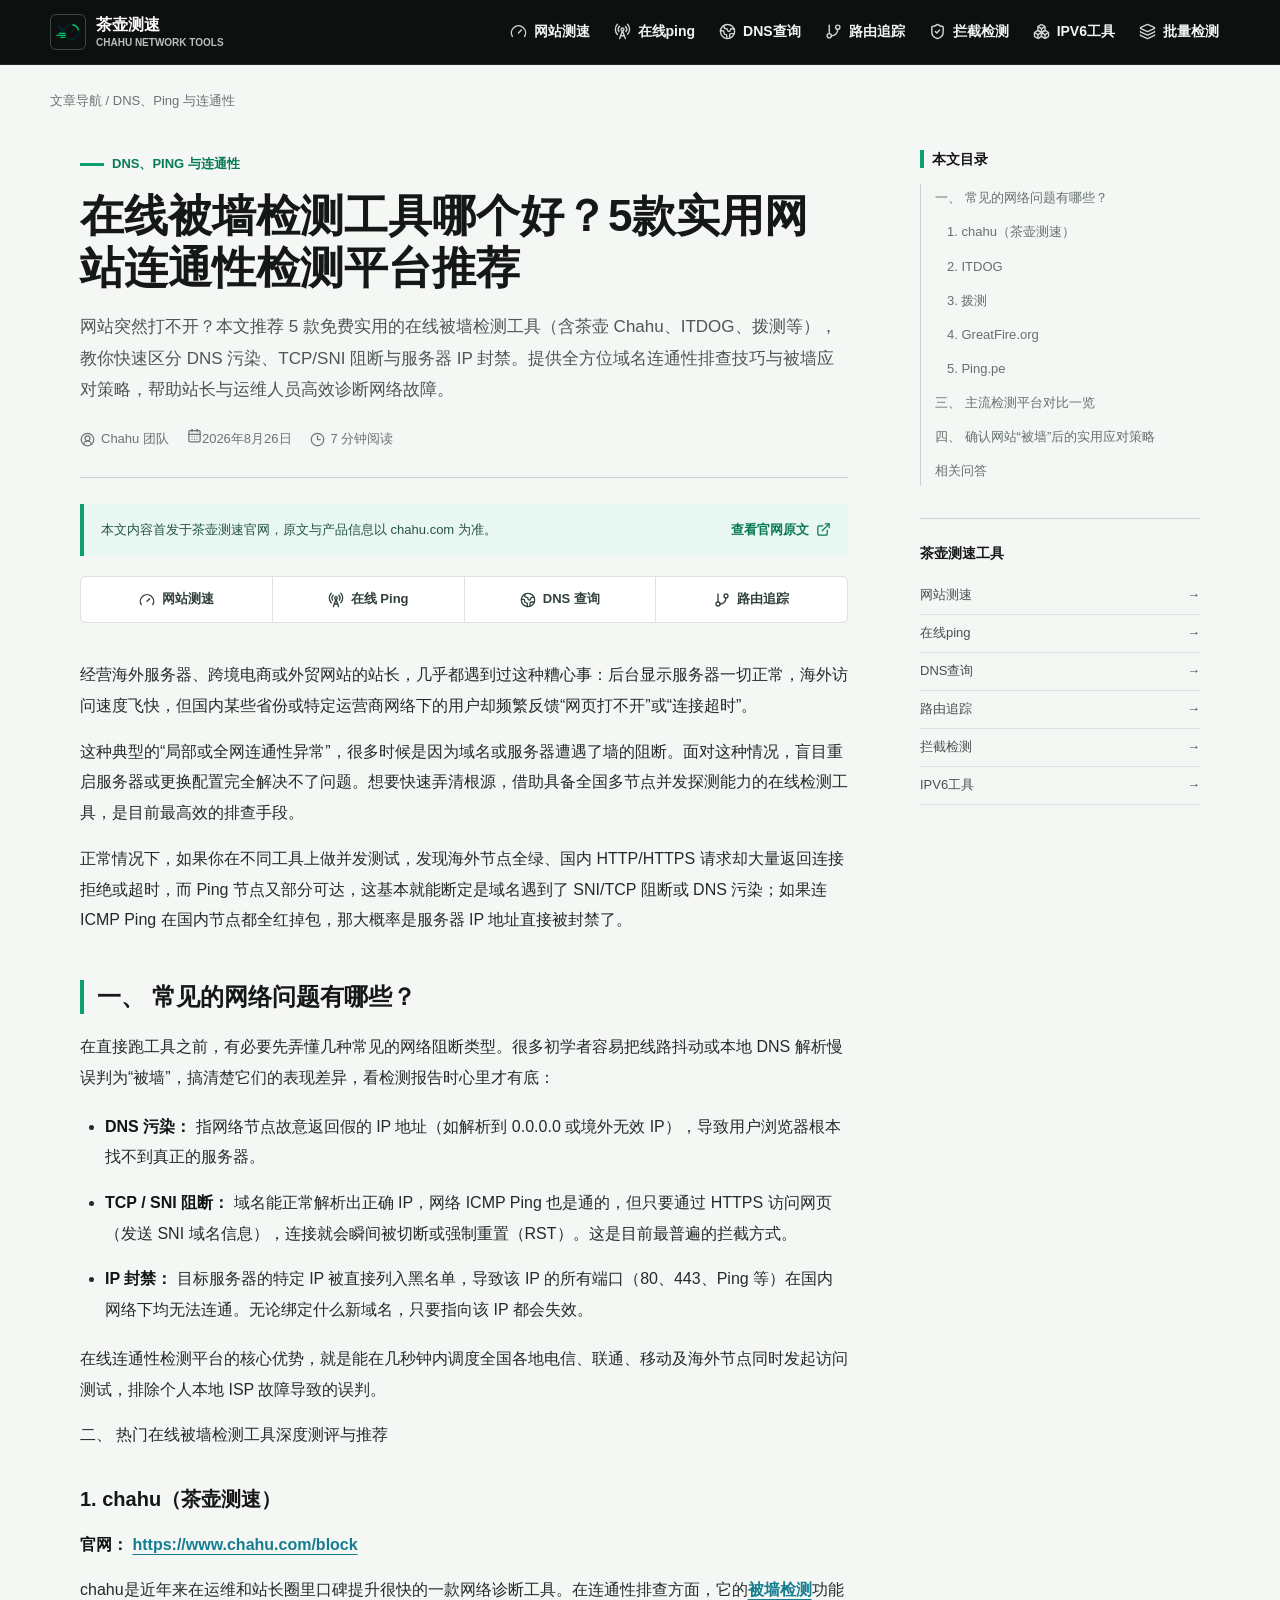
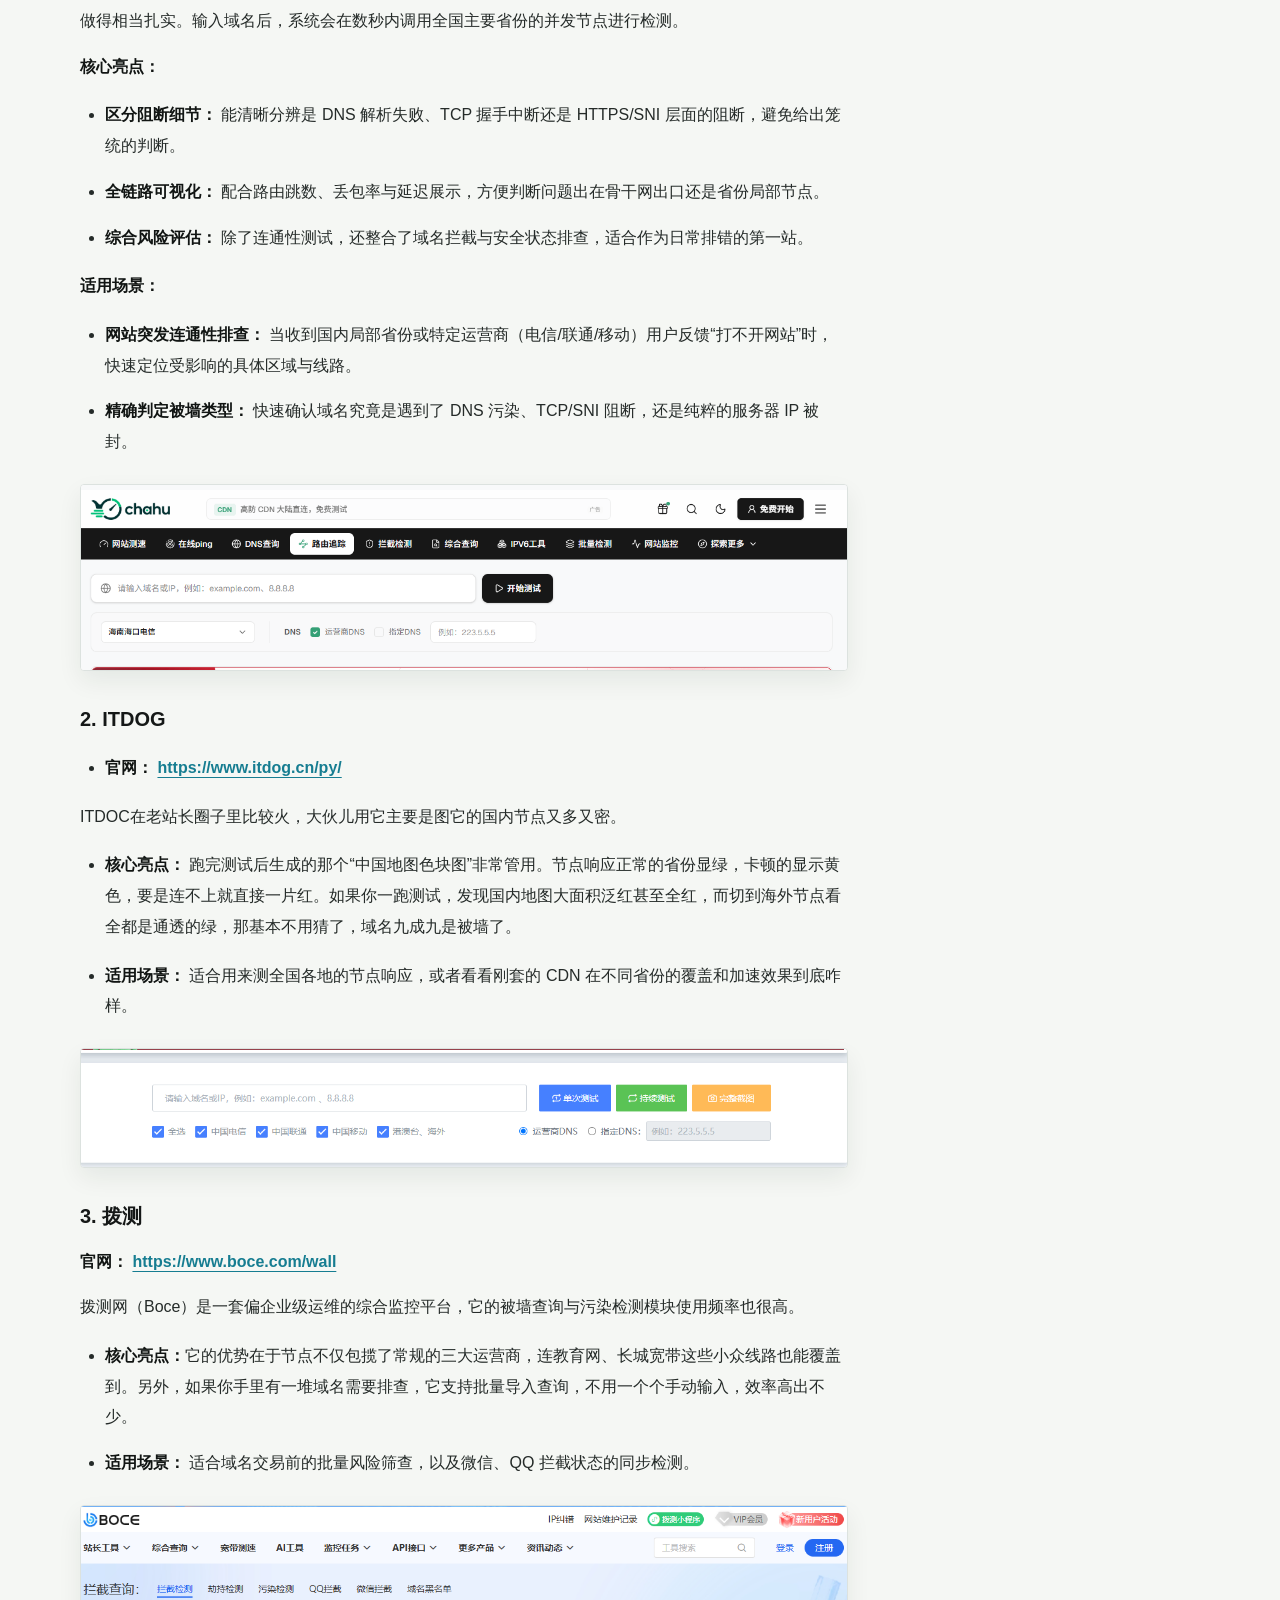
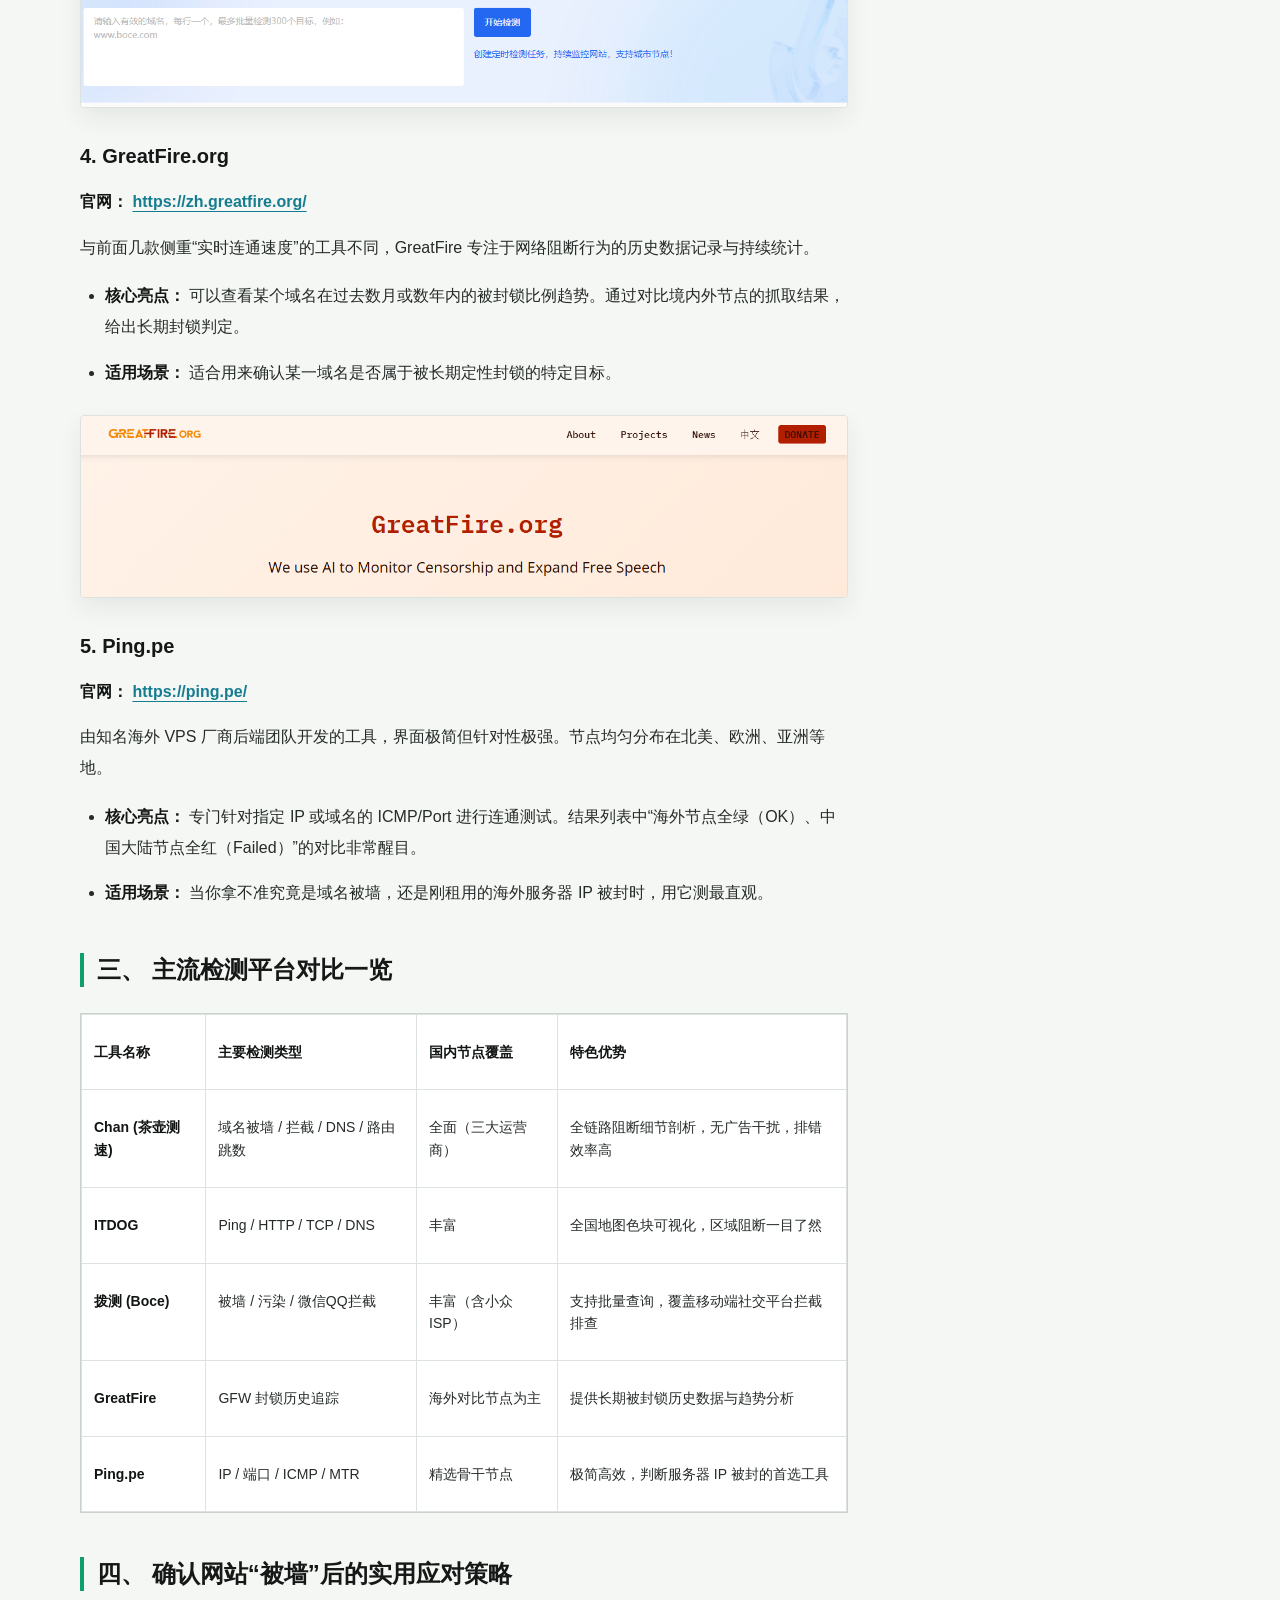
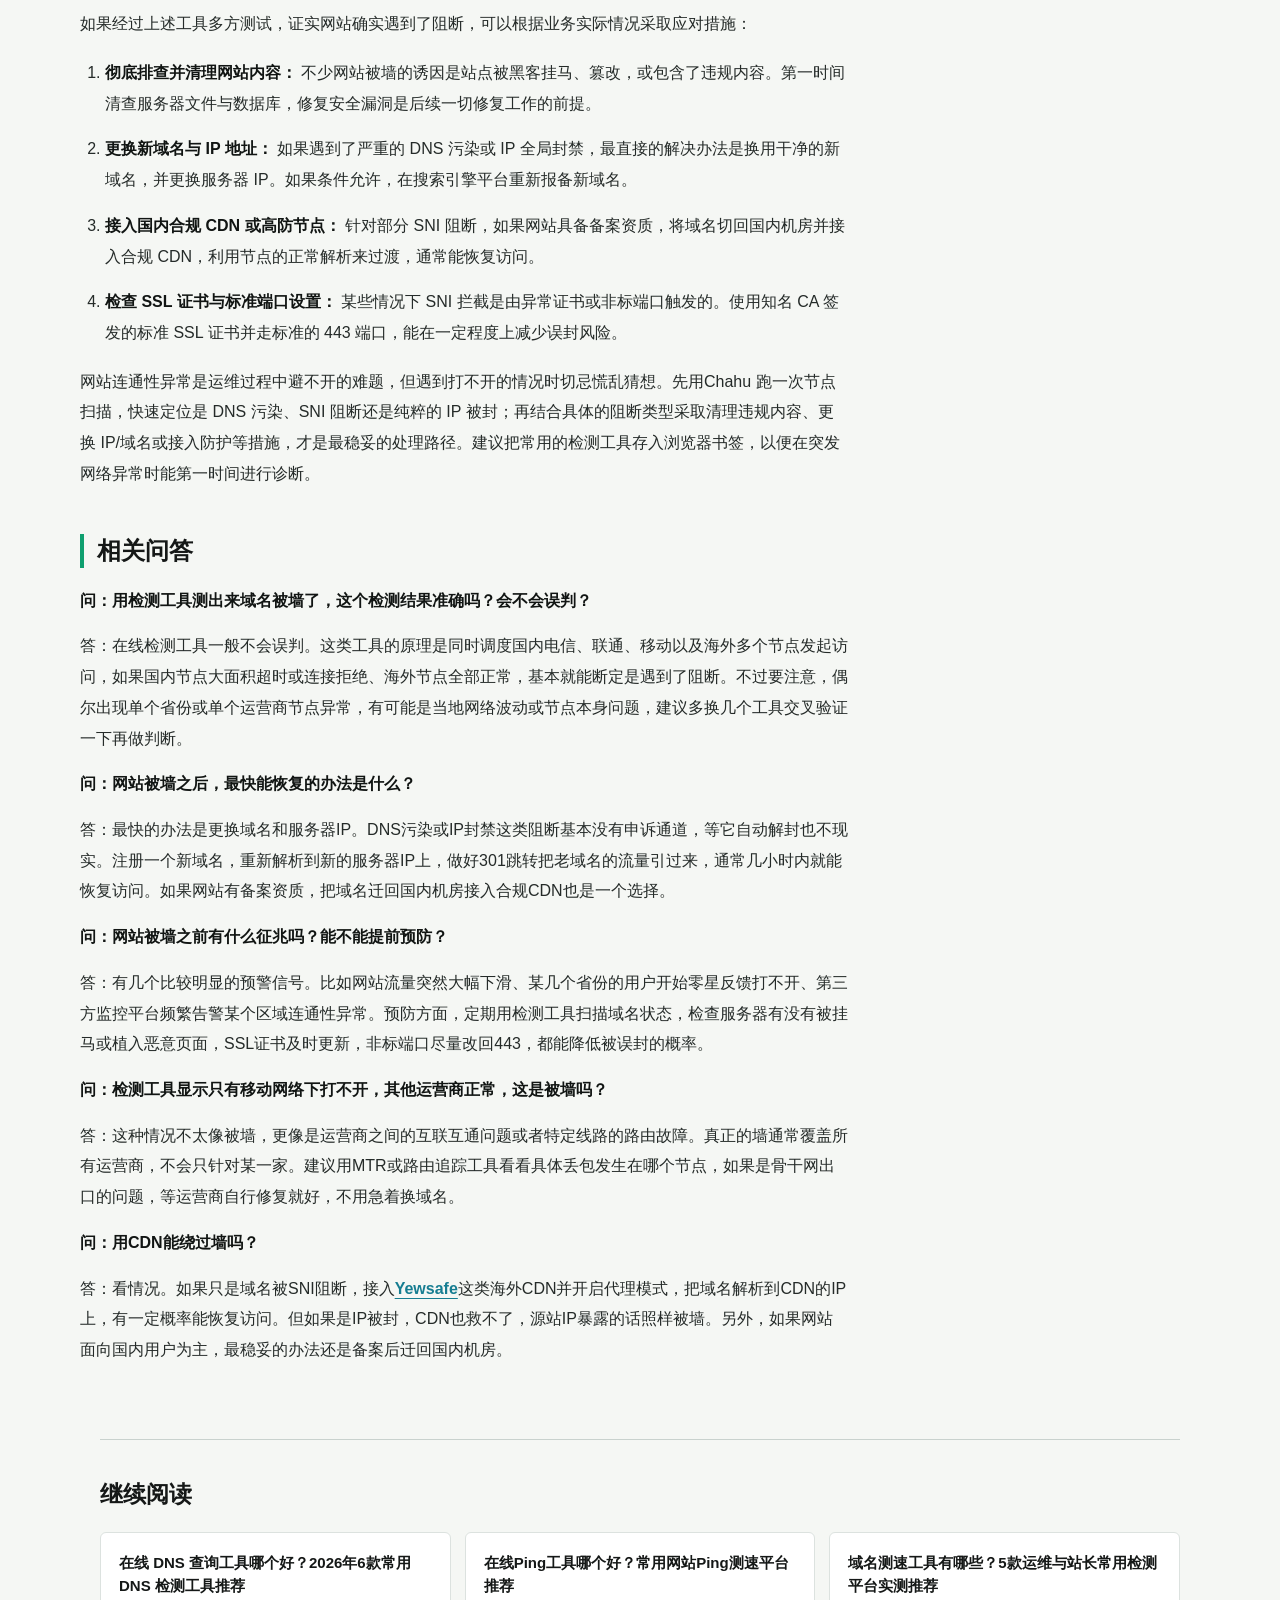
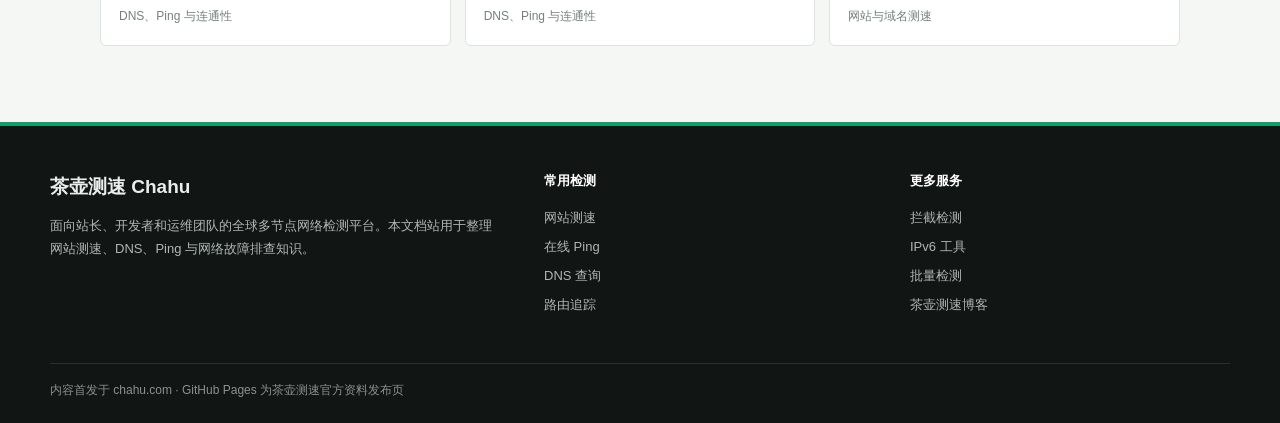
==== commit 3fbca063: "Use Chahu logo and update homepage SEO title" ====
--- a/best-online-blocked-site-checkers.html
+++ b/best-online-blocked-site-checkers.html
@@ -9,7 +9,8 @@
   <meta name="author" content="Chahu 团队">
   <meta name="theme-color" content="#0d100f">
   <link rel="canonical" href="https://www.chahu.com/blog/best-online-blocked-site-checkers">
-  <link rel="icon" href="https://www.chahu.com/favicon.ico?v=20260823">
+  <link rel="icon" href="assets/chahu-icon.png" type="image/png">
+  <link rel="apple-touch-icon" href="assets/chahu-icon.png">
   <meta property="og:locale" content="zh_CN">
   <meta property="og:type" content="article">
   <meta property="og:site_name" content="茶壶测速 Chahu">
@@ -31,7 +32,7 @@
 <header class="site-header">
   <div class="header-inner">
     <a class="brand" href="https://www.chahu.com/" aria-label="茶壶测速官网">
-      <span class="brand-mark"><svg class="lucide lucide-gauge" xmlns="http://www.w3.org/2000/svg" width="24" height="24" viewBox="0 0 24 24" fill="none" stroke="currentColor" stroke-width="2" stroke-linecap="round" stroke-linejoin="round" aria-hidden="true"><path d="m12 14 4-4"></path><path d="M3.34 19a10 10 0 1 1 17.32 0"></path></svg></span>
+      <span class="brand-mark"><img src="assets/chahu-icon.png" width="32" height="32" alt=""></span>
       <span class="brand-name">茶壶测速<small>Chahu Network Tools</small></span>
     </a>
     <button class="nav-toggle" type="button" data-nav-toggle aria-label="打开菜单" aria-expanded="false"><svg class="lucide lucide-menu" xmlns="http://www.w3.org/2000/svg" width="24" height="24" viewBox="0 0 24 24" fill="none" stroke="currentColor" stroke-width="2" stroke-linecap="round" stroke-linejoin="round" aria-hidden="true"><line x1="4" x2="20" y1="12" y2="12"></line><line x1="4" x2="20" y1="6" y2="6"></line><line x1="4" x2="20" y1="18" y2="18"></line></svg></button>
--- a/assets/styles.css
+++ b/assets/styles.css
@@ -120,9 +120,10 @@
   border-radius: 6px;
 }
 
-.brand-mark svg {
-  width: 21px;
-  height: 21px;
+.brand-mark img {
+  width: 30px;
+  height: 30px;
+  object-fit: contain;
 }
 
 .brand-name {
